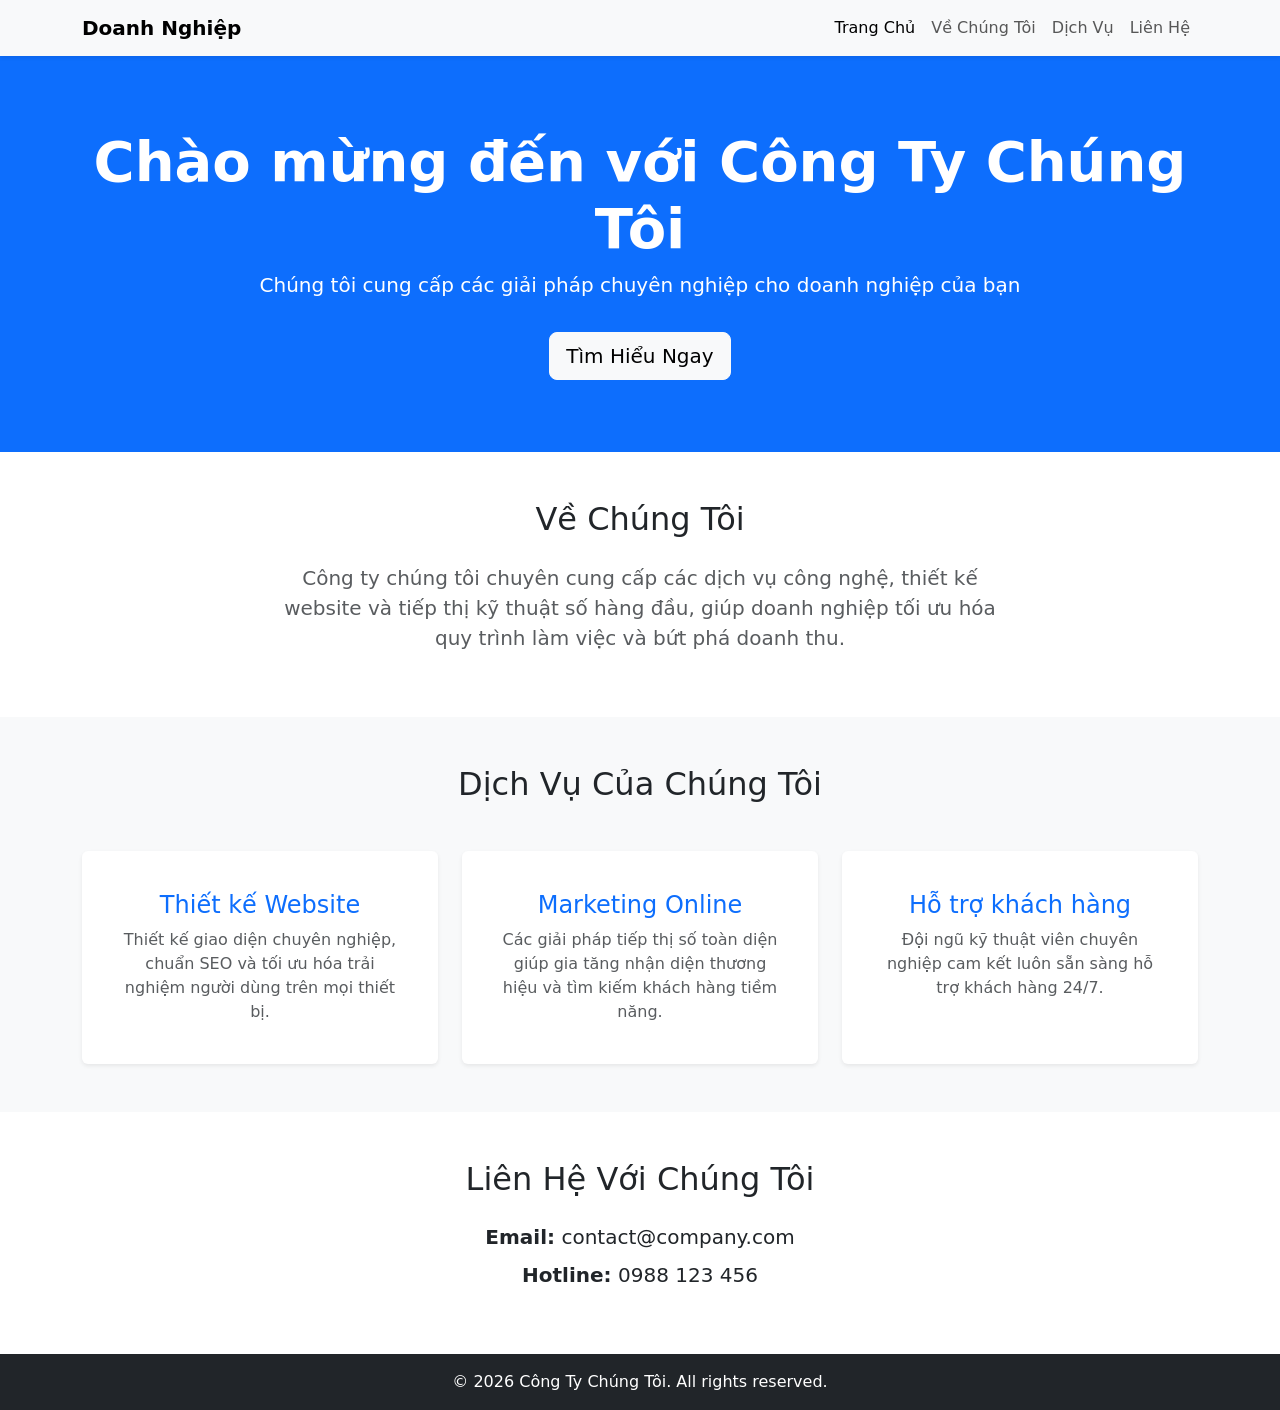
==== index.html @ 0e292593 "Add files via upload" ====
<!DOCTYPE html>
<html lang="vi">
<head>
    <meta charset="UTF-8">
    <meta name="viewport" content="width=device-width, initial-scale=1.0">
    <title>Giới Thiệu Công Ty</title>
    <!-- Nhúng Bootstrap 5 CSS CDN -->
    <link rel="stylesheet" href="https://cdn.jsdelivr.net/npm/bootstrap@5.3.0/dist/css/bootstrap.min.css">
</head>
<body>

    <!-- 1. Navbar -->
    <nav class="navbar navbar-expand-lg navbar-light bg-light sticky-top shadow-sm">
        <div class="container">
            <a class="navbar-brand fw-bold" href="#">Doanh Nghiệp</a>
            <button class="navbar-toggler" type="button" data-bs-toggle="collapse" data-bs-target="#navbarNav" aria-controls="navbarNav" aria-expanded="false" aria-label="Toggle navigation">
                <span class="navbar-toggler-icon"></span>
            </button>
            <div class="collapse navbar-collapse" id="navbarNav">
                <ul class="navbar-nav ms-auto">
                    <li class="nav-item"><a class="nav-link active" href="#">Trang Chủ</a></li>
                    <li class="nav-item"><a class="nav-link" href="#about">Về Chúng Tôi</a></li>
                    <li class="nav-item"><a class="nav-link" href="#services">Dịch Vụ</a></li>
                    <li class="nav-item"><a class="nav-link" href="#contact">Liên Hệ</a></li>
                </ul>
            </div>
        </div>
    </nav>

    <!-- 2. Hero Section -->
    <header class="bg-primary text-white text-center py-5">
        <div class="container py-4">
            <h1 class="display-4 fw-bold">Chào mừng đến với Công Ty Chúng Tôi</h1>
            <p class="lead">Chúng tôi cung cấp các giải pháp chuyên nghiệp cho doanh nghiệp của bạn</p>
            <a href="#services" class="btn btn-light btn-lg mt-3">Tìm Hiểu Ngay</a>
        </div>
    </header>

    <!-- 3. About Section -->
    <section id="about" class="container py-5">
        <div class="row justify-content-center">
            <div class="col-lg-8 text-center">
                <h2 class="mb-4">Về Chúng Tôi</h2>
                <p class="lead text-muted">Công ty chúng tôi chuyên cung cấp các dịch vụ công nghệ, thiết kế website và tiếp thị kỹ thuật số hàng đầu, giúp doanh nghiệp tối ưu hóa quy trình làm việc và bứt phá doanh thu.</p>
            </div>
        </div>
    </section>

    <!-- 4. Services Section (Grid System) -->
    <section id="services" class="bg-light py-5">
        <div class="container">
            <h2 class="text-center mb-5">Dịch Vụ Của Chúng Tôi</h2>
            <div class="row g-4">
                <div class="col-md-4 text-center">
                    <div class="card h-100 p-4 border-0 shadow-sm">
                        <div class="card-body">
                            <h3 class="card-title h4 text-primary">Thiết kế Website</h3>
                            <p class="card-text text-muted">Thiết kế giao diện chuyên nghiệp, chuẩn SEO và tối ưu hóa trải nghiệm người dùng trên mọi thiết bị.</p>
                        </div>
                    </div>
                </div>
                <div class="col-md-4 text-center">
                    <div class="card h-100 p-4 border-0 shadow-sm">
                        <div class="card-body">
                            <h3 class="card-title h4 text-primary">Marketing Online</h3>
                            <p class="card-text text-muted">Các giải pháp tiếp thị số toàn diện giúp gia tăng nhận diện thương hiệu và tìm kiếm khách hàng tiềm năng.</p>
                        </div>
                    </div>
                </div>
                <div class="col-md-4 text-center">
                    <div class="card h-100 p-4 border-0 shadow-sm">
                        <div class="card-body">
                            <h3 class="card-title h4 text-primary">Hỗ trợ khách hàng</h3>
                            <p class="card-text text-muted">Đội ngũ kỹ thuật viên chuyên nghiệp cam kết luôn sẵn sàng hỗ trợ khách hàng 24/7.</p>
                        </div>
                    </div>
                </div>
            </div>
        </div>
    </section>

    <!-- 5. Contact Section -->
    <section id="contact" class="container py-5 text-center">
        <div class="row justify-content-center">
            <div class="col-lg-6">
                <h2 class="mb-4">Liên Hệ Với Chúng Tôi</h2>
                <p class="fs-5 mb-2"><strong>Email:</strong> contact@company.com</p>
                <p class="fs-5"><strong>Hotline:</strong> 0988 123 456</p>
            </div>
        </div>
    </section>

    <!-- 6. Footer -->
    <footer class="bg-dark text-white text-center py-3 mt-auto">
        <div class="container">
            <p class="mb-0">&copy; 2026 Công Ty Chúng Tôi. All rights reserved.</p>
        </div>
    </footer>

    <!-- Nhúng Bootstrap 5 JS Bundle CDN -->
    <script src="https://cdn.jsdelivr.net/npm/bootstrap@5.3.0/dist/js/bootstrap.bundle.min.js"></script>
</body>
</html>
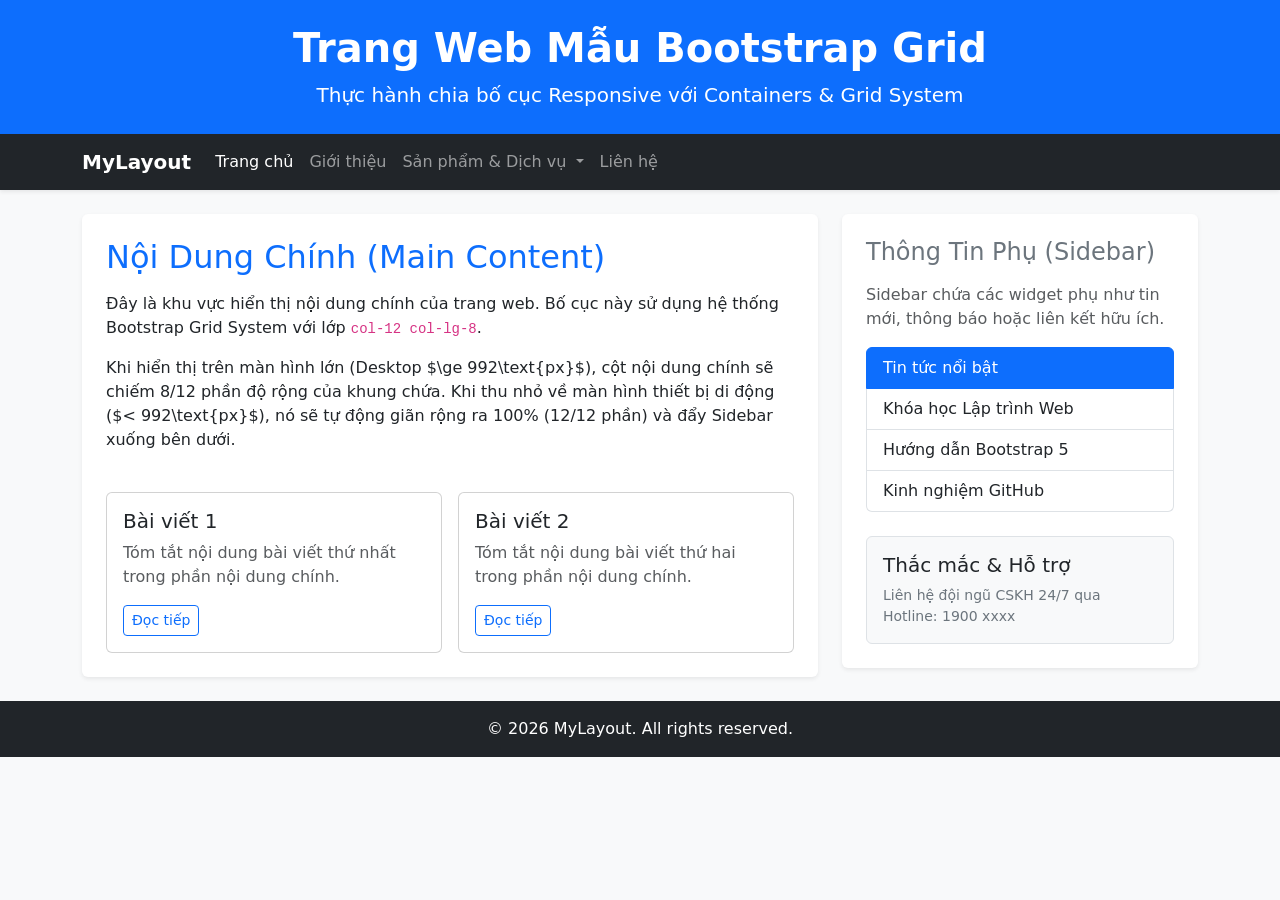
==== commit 919646de: "Add files via upload" ====
--- a/index.html
+++ b/index.html
@@ -3,101 +3,120 @@
 <head>
     <meta charset="UTF-8">
     <meta name="viewport" content="width=device-width, initial-scale=1.0">
-    <title>Giới Thiệu Công Ty</title>
+    <title>Bootstrap Grid System Practice</title>
     <!-- Nhúng Bootstrap 5 CSS CDN -->
     <link rel="stylesheet" href="https://cdn.jsdelivr.net/npm/bootstrap@5.3.0/dist/css/bootstrap.min.css">
 </head>
-<body>
+<body class="bg-light">
 
-    <!-- 1. Navbar -->
-    <nav class="navbar navbar-expand-lg navbar-light bg-light sticky-top shadow-sm">
+    <!-- 1. Header Section -->
+    <header class="bg-primary text-white text-center py-4">
         <div class="container">
-            <a class="navbar-brand fw-bold" href="#">Doanh Nghiệp</a>
-            <button class="navbar-toggler" type="button" data-bs-toggle="collapse" data-bs-target="#navbarNav" aria-controls="navbarNav" aria-expanded="false" aria-label="Toggle navigation">
+            <h1 class="fw-bold">Trang Web Mẫu Bootstrap Grid</h1>
+            <p class="lead mb-0">Thực hành chia bố cục Responsive với Containers & Grid System</p>
+        </div>
+    </header>
+
+    <!-- 2. Bootstrap Navbar với Dropdown -->
+    <nav class="navbar navbar-expand-lg navbar-dark bg-dark sticky-top shadow-sm">
+        <div class="container">
+            <a class="navbar-brand fw-bold" href="#">MyLayout</a>
+            <button class="navbar-toggler" type="button" data-bs-toggle="collapse" data-bs-target="#navbarNavDropdown" aria-controls="navbarNavDropdown" aria-expanded="false" aria-label="Toggle navigation">
                 <span class="navbar-toggler-icon"></span>
             </button>
-            <div class="collapse navbar-collapse" id="navbarNav">
-                <ul class="navbar-nav ms-auto">
-                    <li class="nav-item"><a class="nav-link active" href="#">Trang Chủ</a></li>
-                    <li class="nav-item"><a class="nav-link" href="#about">Về Chúng Tôi</a></li>
-                    <li class="nav-item"><a class="nav-link" href="#services">Dịch Vụ</a></li>
-                    <li class="nav-item"><a class="nav-link" href="#contact">Liên Hệ</a></li>
+            <div class="collapse navbar-collapse" id="navbarNavDropdown">
+                <ul class="navbar-nav me-auto">
+                    <li class="nav-item">
+                        <a class="nav-link active" aria-current="page" href="#">Trang chủ</a>
+                    </li>
+                    <li class="nav-item">
+                        <a class="nav-link" href="#">Giới thiệu</a>
+                    </li>
+                    <!-- Dropdown Menu -->
+                    <li class="nav-item dropdown">
+                        <a class="nav-link dropdown-toggle" href="#" role="button" data-bs-toggle="dropdown" aria-expanded="false">
+                            Sản phẩm & Dịch vụ
+                        </a>
+                        <ul class="dropdown-menu">
+                            <li><a class="dropdown-item" href="#">Thiết kế Web</a></li>
+                            <li><a class="dropdown-item" href="#">Lập trình Mobile</a></li>
+                            <li><hr class="dropdown-divider"></li>
+                            <li><a class="dropdown-item" href="#">Tư vấn giải pháp</a></li>
+                        </ul>
+                    </li>
+                    <li class="nav-item">
+                        <a class="nav-link" href="#">Liên hệ</a>
+                    </li>
                 </ul>
             </div>
         </div>
     </nav>
 
-    <!-- 2. Hero Section -->
-    <header class="bg-primary text-white text-center py-5">
-        <div class="container py-4">
-            <h1 class="display-4 fw-bold">Chào mừng đến với Công Ty Chúng Tôi</h1>
-            <p class="lead">Chúng tôi cung cấp các giải pháp chuyên nghiệp cho doanh nghiệp của bạn</p>
-            <a href="#services" class="btn btn-light btn-lg mt-3">Tìm Hiểu Ngay</a>
-        </div>
-    </header>
-
-    <!-- 3. About Section -->
-    <section id="about" class="container py-5">
-        <div class="row justify-content-center">
-            <div class="col-lg-8 text-center">
-                <h2 class="mb-4">Về Chúng Tôi</h2>
-                <p class="lead text-muted">Công ty chúng tôi chuyên cung cấp các dịch vụ công nghệ, thiết kế website và tiếp thị kỹ thuật số hàng đầu, giúp doanh nghiệp tối ưu hóa quy trình làm việc và bứt phá doanh thu.</p>
-            </div>
-        </div>
-    </section>
-
-    <!-- 4. Services Section (Grid System) -->
-    <section id="services" class="bg-light py-5">
-        <div class="container">
-            <h2 class="text-center mb-5">Dịch Vụ Của Chúng Tôi</h2>
-            <div class="row g-4">
-                <div class="col-md-4 text-center">
-                    <div class="card h-100 p-4 border-0 shadow-sm">
-                        <div class="card-body">
-                            <h3 class="card-title h4 text-primary">Thiết kế Website</h3>
-                            <p class="card-text text-muted">Thiết kế giao diện chuyên nghiệp, chuẩn SEO và tối ưu hóa trải nghiệm người dùng trên mọi thiết bị.</p>
+    <!-- 3. Main Content & Sidebar (Bootstrap Grid System) -->
+    <main class="container my-4">
+        <div class="row g-4">
+            <!-- Main Content: col-12 trên mobile, col-lg-8 trên desktop (≥992px) -->
+            <section class="col-12 col-lg-8">
+                <div class="bg-white p-4 rounded shadow-sm">
+                    <h2 class="text-primary mb-3">Nội Dung Chính (Main Content)</h2>
+                    <p>Đây là khu vực hiển thị nội dung chính của trang web. Bố cục này sử dụng hệ thống Bootstrap Grid System với lớp <code>col-12 col-lg-8</code>.</p>
+                    <p>Khi hiển thị trên màn hình lớn (Desktop $\ge 992\text{px}$), cột nội dung chính sẽ chiếm 8/12 phần độ rộng của khung chứa. Khi thu nhỏ về màn hình thiết bị di động ($< 992\text{px}$), nó sẽ tự động giãn rộng ra 100% (12/12 phần) và đẩy Sidebar xuống bên dưới.</p>
+                    
+                    <div class="row mt-4 g-3">
+                        <div class="col-md-6">
+                            <div class="card h-100">
+                                <div class="card-body">
+                                    <h5 class="card-title">Bài viết 1</h5>
+                                    <p class="card-text text-muted">Tóm tắt nội dung bài viết thứ nhất trong phần nội dung chính.</p>
+                                    <a href="#" class="btn btn-outline-primary btn-sm">Đọc tiếp</a>
+                                </div>
+                            </div>
+                        </div>
+                        <div class="col-md-6">
+                            <div class="card h-100">
+                                <div class="card-body">
+                                    <h5 class="card-title">Bài viết 2</h5>
+                                    <p class="card-text text-muted">Tóm tắt nội dung bài viết thứ hai trong phần nội dung chính.</p>
+                                    <a href="#" class="btn btn-outline-primary btn-sm">Đọc tiếp</a>
+                                </div>
+                            </div>
                         </div>
                     </div>
                 </div>
-                <div class="col-md-4 text-center">
-                    <div class="card h-100 p-4 border-0 shadow-sm">
-                        <div class="card-body">
-                            <h3 class="card-title h4 text-primary">Marketing Online</h3>
-                            <p class="card-text text-muted">Các giải pháp tiếp thị số toàn diện giúp gia tăng nhận diện thương hiệu và tìm kiếm khách hàng tiềm năng.</p>
-                        </div>
+            </section>
+
+            <!-- Sidebar: col-12 trên mobile, col-lg-4 trên desktop (≥992px) -->
+            <aside class="col-12 col-lg-4">
+                <div class="bg-white p-4 rounded shadow-sm">
+                    <h3 class="h4 text-secondary mb-3">Thông Tin Phụ (Sidebar)</h3>
+                    <p class="text-muted">Sidebar chứa các widget phụ như tin mới, thông báo hoặc liên kết hữu ích.</p>
+                    
+                    <div class="list-group mb-4">
+                        <a href="#" class="list-group-item list-group-item-action active" aria-current="true">
+                            Tin tức nổi bật
+                        </a>
+                        <a href="#" class="list-group-item list-group-item-action">Khóa học Lập trình Web</a>
+                        <a href="#" class="list-group-item list-group-item-action">Hướng dẫn Bootstrap 5</a>
+                        <a href="#" class="list-group-item list-group-item-action">Kinh nghiệm GitHub</a>
+                    </div>
+
+                    <div class="p-3 bg-light rounded border">
+                        <h5>Thắc mắc & Hỗ trợ</h5>
+                        <p class="small text-secondary mb-0">Liên hệ đội ngũ CSKH 24/7 qua Hotline: 1900 xxxx</p>
                     </div>
                 </div>
-                <div class="col-md-4 text-center">
-                    <div class="card h-100 p-4 border-0 shadow-sm">
-                        <div class="card-body">
-                            <h3 class="card-title h4 text-primary">Hỗ trợ khách hàng</h3>
-                            <p class="card-text text-muted">Đội ngũ kỹ thuật viên chuyên nghiệp cam kết luôn sẵn sàng hỗ trợ khách hàng 24/7.</p>
-                        </div>
-                    </div>
-                </div>
-            </div>
+            </aside>
         </div>
-    </section>
+    </main>
 
-    <!-- 5. Contact Section -->
-    <section id="contact" class="container py-5 text-center">
-        <div class="row justify-content-center">
-            <div class="col-lg-6">
-                <h2 class="mb-4">Liên Hệ Với Chúng Tôi</h2>
-                <p class="fs-5 mb-2"><strong>Email:</strong> contact@company.com</p>
-                <p class="fs-5"><strong>Hotline:</strong> 0988 123 456</p>
-            </div>
-        </div>
-    </section>
-
-    <!-- 6. Footer -->
+    <!-- 4. Footer Section -->
     <footer class="bg-dark text-white text-center py-3 mt-auto">
         <div class="container">
-            <p class="mb-0">&copy; 2026 Công Ty Chúng Tôi. All rights reserved.</p>
+            <p class="mb-0">&copy; 2026 MyLayout. All rights reserved.</p>
         </div>
     </footer>
 
-    <!-- Nhúng Bootstrap 5 JS Bundle CDN -->
+    <!-- Nhúng Bootstrap 5 JS Bundle CDN (Bao gồm Popper cho Dropdown) -->
     <script src="https://cdn.jsdelivr.net/npm/bootstrap@5.3.0/dist/js/bootstrap.bundle.min.js"></script>
 </body>
 </html>
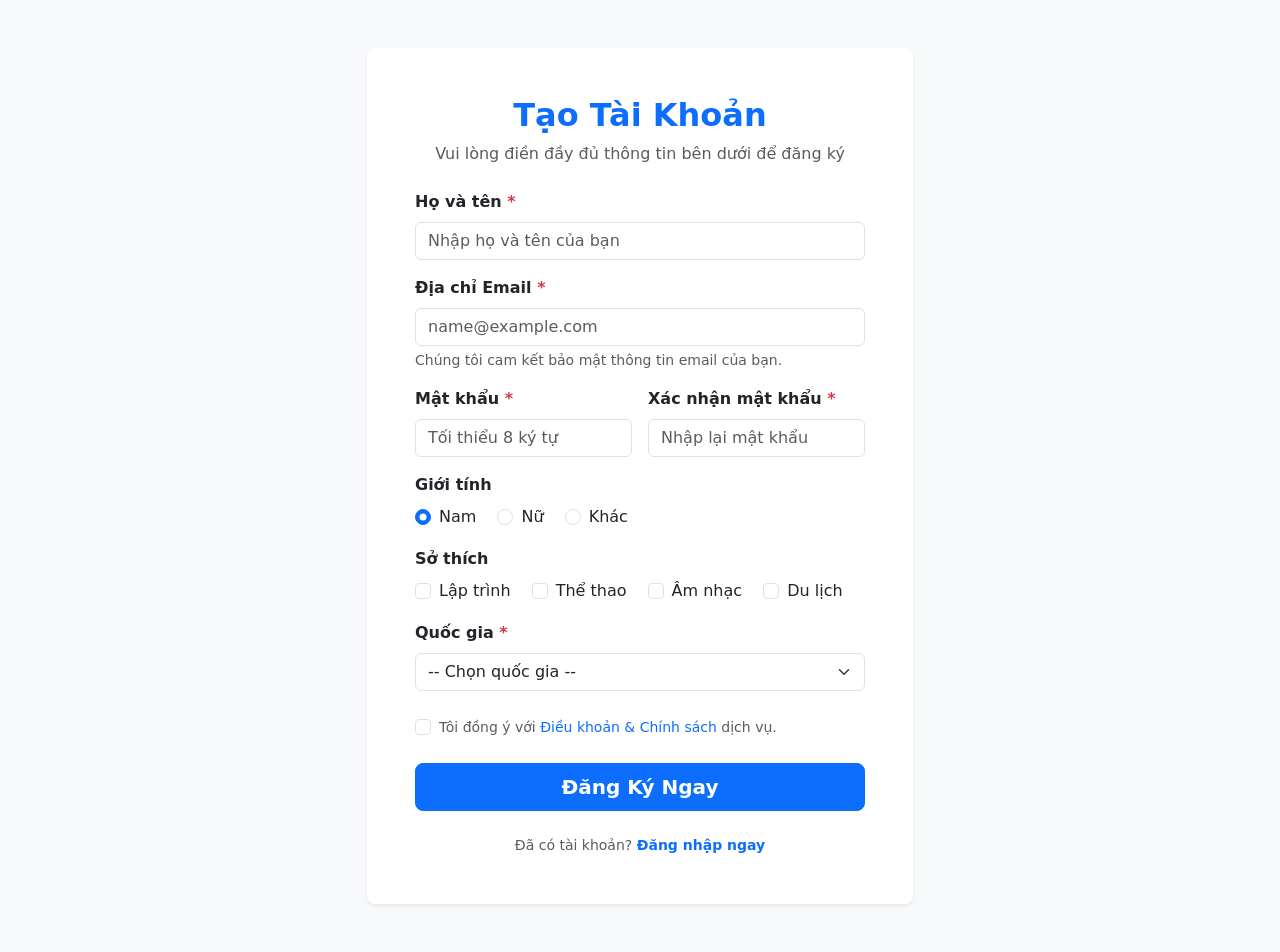
==== commit 859050ec: "Add files via upload" ====
--- a/index.html
+++ b/index.html
@@ -3,120 +3,134 @@
 <head>
     <meta charset="UTF-8">
     <meta name="viewport" content="width=device-width, initial-scale=1.0">
-    <title>Bootstrap Grid System Practice</title>
+    <title>Đăng Ký Tài Khoản - Bootstrap Forms</title>
     <!-- Nhúng Bootstrap 5 CSS CDN -->
     <link rel="stylesheet" href="https://cdn.jsdelivr.net/npm/bootstrap@5.3.0/dist/css/bootstrap.min.css">
 </head>
 <body class="bg-light">
 
-    <!-- 1. Header Section -->
-    <header class="bg-primary text-white text-center py-4">
-        <div class="container">
-            <h1 class="fw-bold">Trang Web Mẫu Bootstrap Grid</h1>
-            <p class="lead mb-0">Thực hành chia bố cục Responsive với Containers & Grid System</p>
-        </div>
-    </header>
+    <!-- Container chính căn giữa Form trên màn hình -->
+    <div class="container py-5">
+        <div class="row justify-content-center">
+            <div class="col-12 col-md-8 col-lg-6">
+                <!-- Thẻ Card bao bọc Form -->
+                <div class="card shadow-sm border-0 rounded-3">
+                    <div class="card-body p-4 p-md-5">
+                        
+                        <!-- Tiêu đề Form -->
+                        <div class="text-center mb-4">
+                            <h2 class="fw-bold text-primary">Tạo Tài Khoản</h2>
+                            <p class="text-muted">Vui lòng điền đầy đủ thông tin bên dưới để đăng ký</p>
+                        </div>
 
-    <!-- 2. Bootstrap Navbar với Dropdown -->
-    <nav class="navbar navbar-expand-lg navbar-dark bg-dark sticky-top shadow-sm">
-        <div class="container">
-            <a class="navbar-brand fw-bold" href="#">MyLayout</a>
-            <button class="navbar-toggler" type="button" data-bs-toggle="collapse" data-bs-target="#navbarNavDropdown" aria-controls="navbarNavDropdown" aria-expanded="false" aria-label="Toggle navigation">
-                <span class="navbar-toggler-icon"></span>
-            </button>
-            <div class="collapse navbar-collapse" id="navbarNavDropdown">
-                <ul class="navbar-nav me-auto">
-                    <li class="nav-item">
-                        <a class="nav-link active" aria-current="page" href="#">Trang chủ</a>
-                    </li>
-                    <li class="nav-item">
-                        <a class="nav-link" href="#">Giới thiệu</a>
-                    </li>
-                    <!-- Dropdown Menu -->
-                    <li class="nav-item dropdown">
-                        <a class="nav-link dropdown-toggle" href="#" role="button" data-bs-toggle="dropdown" aria-expanded="false">
-                            Sản phẩm & Dịch vụ
-                        </a>
-                        <ul class="dropdown-menu">
-                            <li><a class="dropdown-item" href="#">Thiết kế Web</a></li>
-                            <li><a class="dropdown-item" href="#">Lập trình Mobile</a></li>
-                            <li><hr class="dropdown-divider"></li>
-                            <li><a class="dropdown-item" href="#">Tư vấn giải pháp</a></li>
-                        </ul>
-                    </li>
-                    <li class="nav-item">
-                        <a class="nav-link" href="#">Liên hệ</a>
-                    </li>
-                </ul>
+                        <!-- Form Đăng Ký -->
+                        <form action="#" method="POST">
+                            
+                            <!-- 1. Họ và tên -->
+                            <div class="mb-3">
+                                <label for="fullName" class="form-label fw-semibold">Họ và tên <span class="text-danger">*</span></label>
+                                <input type="text" class="form-control" id="fullName" placeholder="Nhập họ và tên của bạn" required>
+                            </div>
+
+                            <!-- 2. Email -->
+                            <div class="mb-3">
+                                <label for="emailInput" class="form-label fw-semibold">Địa chỉ Email <span class="text-danger">*</span></label>
+                                <input type="email" class="form-control" id="emailInput" placeholder="name@example.com" required>
+                                <div class="form-text text-muted">Chúng tôi cam kết bảo mật thông tin email của bạn.</div>
+                            </div>
+
+                            <!-- 3. Mật khẩu & Xác nhận mật khẩu (Chia 2 cột trên Desktop/Tablet) -->
+                            <div class="row g-3 mb-3">
+                                <div class="col-12 col-sm-6">
+                                    <label for="passwordInput" class="form-label fw-semibold">Mật khẩu <span class="text-danger">*</span></label>
+                                    <input type="password" class="form-control" id="passwordInput" placeholder="Tối thiểu 8 ký tự" required>
+                                </div>
+                                <div class="col-12 col-sm-6">
+                                    <label for="confirmPasswordInput" class="form-label fw-semibold">Xác nhận mật khẩu <span class="text-danger">*</span></label>
+                                    <input type="password" class="form-control" id="confirmPasswordInput" placeholder="Nhập lại mật khẩu" required>
+                                </div>
+                            </div>
+
+                            <!-- 4. Giới tính (Radio buttons) -->
+                            <div class="mb-3">
+                                <label class="form-label fw-semibold d-block">Giới tính</label>
+                                <div class="form-check form-check-inline">
+                                    <input class="form-check-input" type="radio" name="gender" id="genderMale" value="male" checked>
+                                    <label class="form-check-label" for="genderMale">Nam</label>
+                                </div>
+                                <div class="form-check form-check-inline">
+                                    <input class="form-check-input" type="radio" name="gender" id="genderFemale" value="female">
+                                    <label class="form-check-label" for="genderFemale">Nữ</label>
+                                </div>
+                                <div class="form-check form-check-inline">
+                                    <input class="form-check-input" type="radio" name="gender" id="genderOther" value="other">
+                                    <label class="form-check-label" for="genderOther">Khác</label>
+                                </div>
+                            </div>
+
+                            <!-- 5. Sở thích (Checkboxes) -->
+                            <div class="mb-3">
+                                <label class="form-label fw-semibold d-block">Sở thích</label>
+                                <div class="form-check form-check-inline">
+                                    <input class="form-check-input" type="checkbox" id="hobbyCoding" value="coding">
+                                    <label class="form-check-label" for="hobbyCoding">Lập trình</label>
+                                </div>
+                                <div class="form-check form-check-inline">
+                                    <input class="form-check-input" type="checkbox" id="hobbySports" value="sports">
+                                    <label class="form-check-label" for="hobbySports">Thể thao</label>
+                                </div>
+                                <div class="form-check form-check-inline">
+                                    <input class="form-check-input" type="checkbox" id="hobbyMusic" value="music">
+                                    <label class="form-check-label" for="hobbyMusic">Âm nhạc</label>
+                                </div>
+                                <div class="form-check form-check-inline">
+                                    <input class="form-check-input" type="checkbox" id="hobbyTravel" value="travel">
+                                    <label class="form-check-label" for="hobbyTravel">Du lịch</label>
+                                </div>
+                            </div>
+
+                            <!-- 6. Quốc gia (Dropdown Select) -->
+                            <div class="mb-4">
+                                <label for="countrySelect" class="form-label fw-semibold">Quốc gia <span class="text-danger">*</span></label>
+                                <select class="form-select" id="countrySelect" required>
+                                    <option value="" selected disabled>-- Chọn quốc gia --</option>
+                                    <option value="VN">Việt Nam</option>
+                                    <option value="US">Mỹ (United States)</option>
+                                    <option value="JP">Nhật Bản</option>
+                                    <option value="KR">Hàn Quốc</option>
+                                    <option value="SGP">Singapore</option>
+                                </select>
+                            </div>
+
+                            <!-- 7. Điều khoản dịch vụ -->
+                            <div class="mb-4 form-check">
+                                <input type="checkbox" class="form-check-input" id="agreeTerms" required>
+                                <label class="form-check-label text-muted small" for="agreeTerms">
+                                    Tôi đồng ý với <a href="#" class="text-primary text-decoration-none">Điều khoản & Chính sách</a> dịch vụ.
+                                </label>
+                            </div>
+
+                            <!-- 8. Nút Submit -->
+                            <div class="d-grid">
+                                <button type="submit" class="btn btn-primary btn-lg fw-bold">Đăng Ký Ngay</button>
+                            </div>
+
+                        </form>
+
+                        <!-- Đăng nhập link -->
+                        <div class="text-center mt-4">
+                            <p class="text-muted mb-0 small">
+                                Đã có tài khoản? <a href="#" class="text-primary fw-semibold text-decoration-none">Đăng nhập ngay</a>
+                            </p>
+                        </div>
+
+                    </div>
+                </div>
             </div>
         </div>
-    </nav>
+    </div>
 
-    <!-- 3. Main Content & Sidebar (Bootstrap Grid System) -->
-    <main class="container my-4">
-        <div class="row g-4">
-            <!-- Main Content: col-12 trên mobile, col-lg-8 trên desktop (≥992px) -->
-            <section class="col-12 col-lg-8">
-                <div class="bg-white p-4 rounded shadow-sm">
-                    <h2 class="text-primary mb-3">Nội Dung Chính (Main Content)</h2>
-                    <p>Đây là khu vực hiển thị nội dung chính của trang web. Bố cục này sử dụng hệ thống Bootstrap Grid System với lớp <code>col-12 col-lg-8</code>.</p>
-                    <p>Khi hiển thị trên màn hình lớn (Desktop $\ge 992\text{px}$), cột nội dung chính sẽ chiếm 8/12 phần độ rộng của khung chứa. Khi thu nhỏ về màn hình thiết bị di động ($< 992\text{px}$), nó sẽ tự động giãn rộng ra 100% (12/12 phần) và đẩy Sidebar xuống bên dưới.</p>
-                    
-                    <div class="row mt-4 g-3">
-                        <div class="col-md-6">
-                            <div class="card h-100">
-                                <div class="card-body">
-                                    <h5 class="card-title">Bài viết 1</h5>
-                                    <p class="card-text text-muted">Tóm tắt nội dung bài viết thứ nhất trong phần nội dung chính.</p>
-                                    <a href="#" class="btn btn-outline-primary btn-sm">Đọc tiếp</a>
-                                </div>
-                            </div>
-                        </div>
-                        <div class="col-md-6">
-                            <div class="card h-100">
-                                <div class="card-body">
-                                    <h5 class="card-title">Bài viết 2</h5>
-                                    <p class="card-text text-muted">Tóm tắt nội dung bài viết thứ hai trong phần nội dung chính.</p>
-                                    <a href="#" class="btn btn-outline-primary btn-sm">Đọc tiếp</a>
-                                </div>
-                            </div>
-                        </div>
-                    </div>
-                </div>
-            </section>
-
-            <!-- Sidebar: col-12 trên mobile, col-lg-4 trên desktop (≥992px) -->
-            <aside class="col-12 col-lg-4">
-                <div class="bg-white p-4 rounded shadow-sm">
-                    <h3 class="h4 text-secondary mb-3">Thông Tin Phụ (Sidebar)</h3>
-                    <p class="text-muted">Sidebar chứa các widget phụ như tin mới, thông báo hoặc liên kết hữu ích.</p>
-                    
-                    <div class="list-group mb-4">
-                        <a href="#" class="list-group-item list-group-item-action active" aria-current="true">
-                            Tin tức nổi bật
-                        </a>
-                        <a href="#" class="list-group-item list-group-item-action">Khóa học Lập trình Web</a>
-                        <a href="#" class="list-group-item list-group-item-action">Hướng dẫn Bootstrap 5</a>
-                        <a href="#" class="list-group-item list-group-item-action">Kinh nghiệm GitHub</a>
-                    </div>
-
-                    <div class="p-3 bg-light rounded border">
-                        <h5>Thắc mắc & Hỗ trợ</h5>
-                        <p class="small text-secondary mb-0">Liên hệ đội ngũ CSKH 24/7 qua Hotline: 1900 xxxx</p>
-                    </div>
-                </div>
-            </aside>
-        </div>
-    </main>
-
-    <!-- 4. Footer Section -->
-    <footer class="bg-dark text-white text-center py-3 mt-auto">
-        <div class="container">
-            <p class="mb-0">&copy; 2026 MyLayout. All rights reserved.</p>
-        </div>
-    </footer>
-
-    <!-- Nhúng Bootstrap 5 JS Bundle CDN (Bao gồm Popper cho Dropdown) -->
+    <!-- Nhúng Bootstrap 5 JS Bundle CDN -->
     <script src="https://cdn.jsdelivr.net/npm/bootstrap@5.3.0/dist/js/bootstrap.bundle.min.js"></script>
 </body>
 </html>
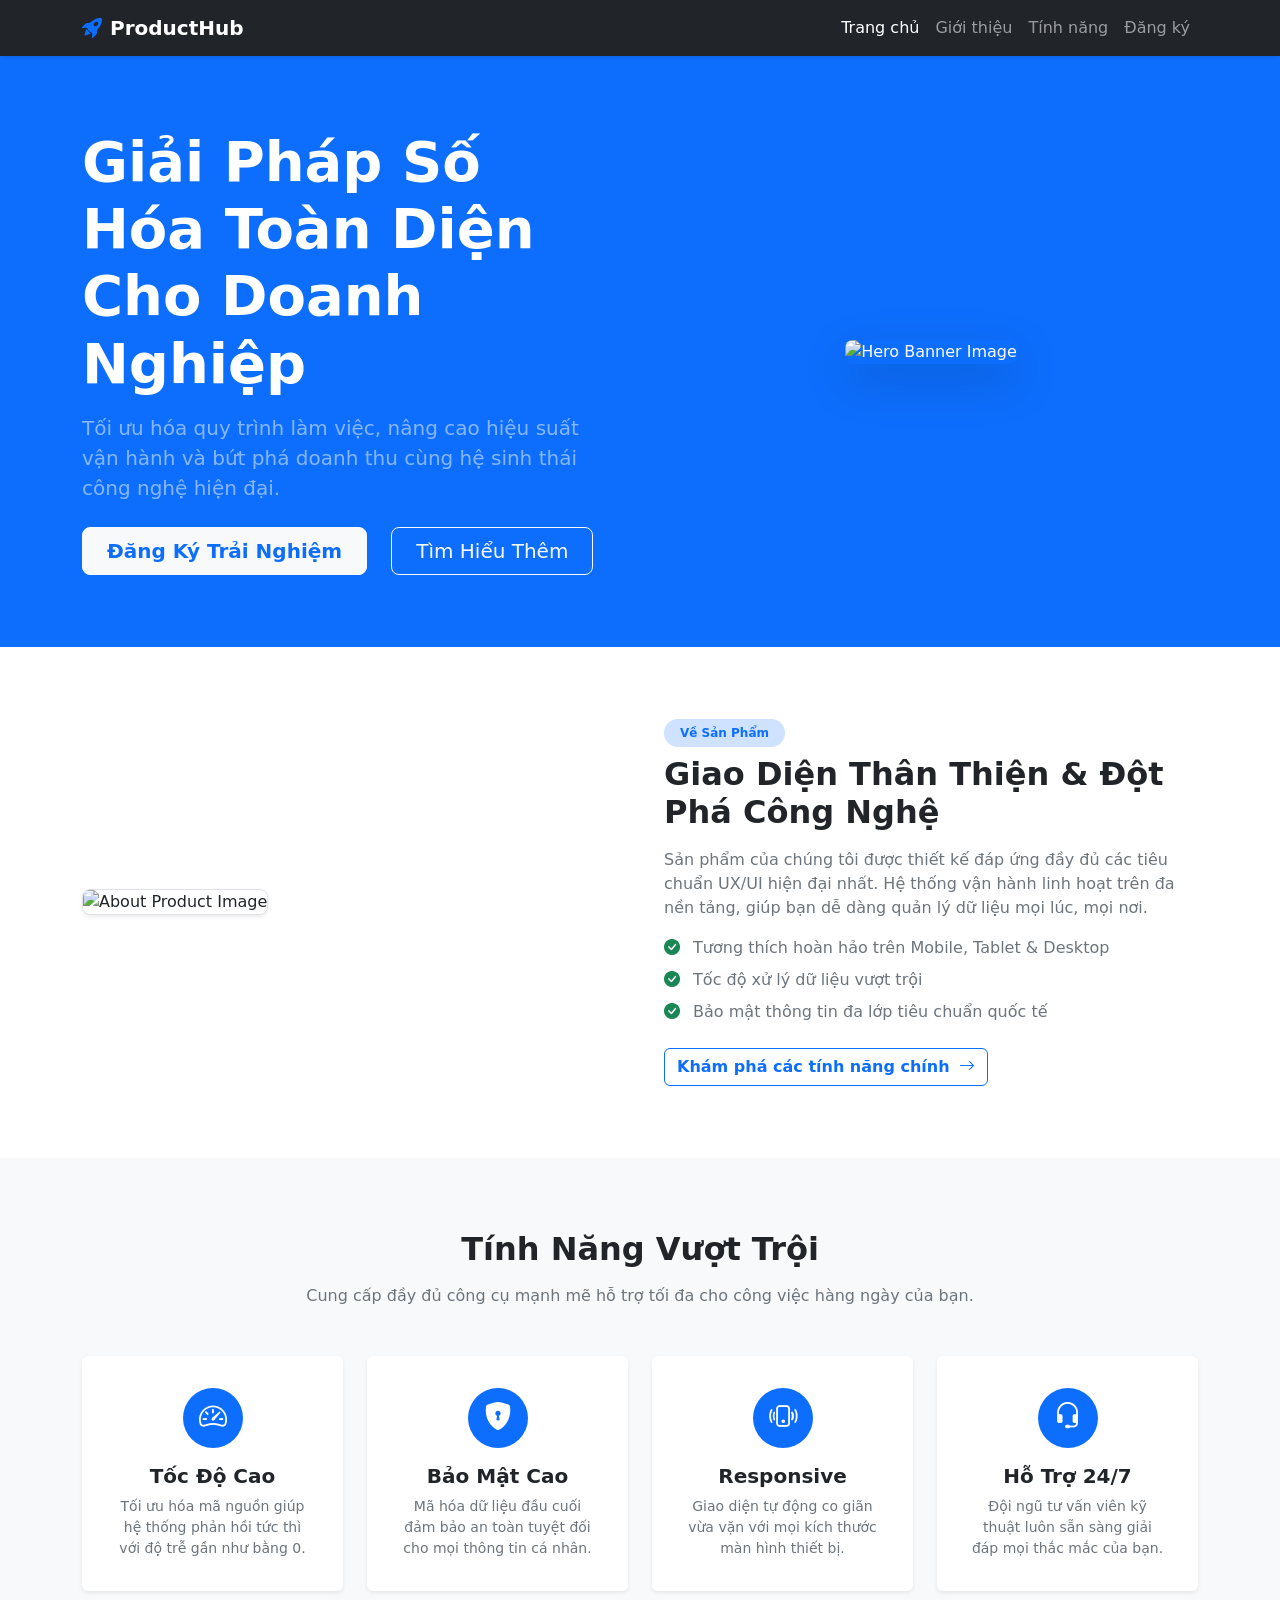
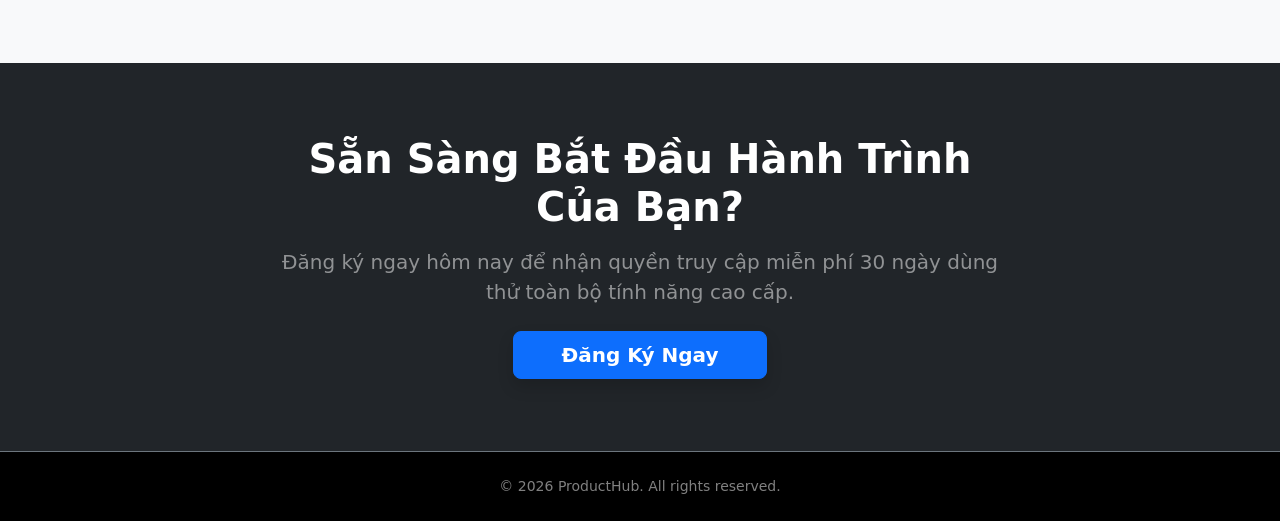
==== commit dcfe8659: "Add files via upload" ====
--- a/index.html
+++ b/index.html
@@ -3,132 +3,160 @@
 <head>
     <meta charset="UTF-8">
     <meta name="viewport" content="width=device-width, initial-scale=1.0">
-    <title>Đăng Ký Tài Khoản - Bootstrap Forms</title>
+    <title>Landing Page với Bootstrap 5 & Hình Ảnh</title>
     <!-- Nhúng Bootstrap 5 CSS CDN -->
     <link rel="stylesheet" href="https://cdn.jsdelivr.net/npm/bootstrap@5.3.0/dist/css/bootstrap.min.css">
+    <!-- Nhúng Bootstrap Icons CDN cho phần Danh sách tính năng -->
+    <link rel="stylesheet" href="https://cdn.jsdelivr.net/npm/bootstrap-icons@1.11.0/font/bootstrap-icons.css">
 </head>
 <body class="bg-light">
 
-    <!-- Container chính căn giữa Form trên màn hình -->
-    <div class="container py-5">
-        <div class="row justify-content-center">
-            <div class="col-12 col-md-8 col-lg-6">
-                <!-- Thẻ Card bao bọc Form -->
-                <div class="card shadow-sm border-0 rounded-3">
-                    <div class="card-body p-4 p-md-5">
-                        
-                        <!-- Tiêu đề Form -->
-                        <div class="text-center mb-4">
-                            <h2 class="fw-bold text-primary">Tạo Tài Khoản</h2>
-                            <p class="text-muted">Vui lòng điền đầy đủ thông tin bên dưới để đăng ký</p>
+    <!-- 1. Thanh điều hướng Navbar -->
+    <nav class="navbar navbar-expand-lg navbar-dark bg-dark sticky-top shadow-sm">
+        <div class="container">
+            <a class="navbar-brand fw-bold" href="#"><i class="bi bi-rocket-takeoff-fill text-primary me-2"></i>ProductHub</a>
+            <button class="navbar-toggler" type="button" data-bs-toggle="collapse" data-bs-target="#navbarNav" aria-controls="navbarNav" aria-expanded="false" aria-label="Toggle navigation">
+                <span class="navbar-toggler-icon"></span>
+            </button>
+            <div class="collapse navbar-collapse" id="navbarNav">
+                <ul class="navbar-nav ms-auto">
+                    <li class="nav-item"><a class="nav-link active" href="#">Trang chủ</a></li>
+                    <li class="nav-item"><a class="nav-link" href="#about">Giới thiệu</a></li>
+                    <li class="nav-item"><a class="nav-link" href="#features">Tính năng</a></li>
+                    <li class="nav-item"><a class="nav-link" href="#cta">Đăng ký</a></li>
+                </ul>
+            </div>
+        </div>
+    </nav>
+
+    <!-- 2. Banner / Hero Section (Tự xây dựng chuẩn Bootstrap 5, không dùng jumbotron) -->
+    <header class="bg-primary text-white py-5">
+        <div class="container py-lg-4">
+            <div class="row align-items-center g-5">
+                <div class="col-lg-6 text-center text-lg-start">
+                    <h1 class="display-4 fw-bold mb-3">Giải Pháp Số Hóa Toàn Diện Cho Doanh Nghiệp</h1>
+                    <p class="lead mb-4 text-white-50">Tối ưu hóa quy trình làm việc, nâng cao hiệu suất vận hành và bứt phá doanh thu cùng hệ sinh thái công nghệ hiện đại.</p>
+                    <div class="d-grid gap-2 d-sm-flex justify-content-sm-center justify-content-lg-start">
+                        <a href="#cta" class="btn btn-light btn-lg px-4 me-sm-3 fw-bold text-primary">Đăng Ký Trải Nghiệm</a>
+                        <a href="#about" class="btn btn-outline-light btn-lg px-4">Tìm Hiểu Thêm</a>
+                    </div>
+                </div>
+                <div class="col-lg-6 text-center">
+                    <!-- Hình ảnh Hero co giãn linh hoạt bằng img-fluid -->
+                    <img src="https://picsum.photos/600/400?random=10" alt="Hero Banner Image" class="img-fluid rounded-3 shadow-lg">
+                </div>
+            </div>
+        </div>
+    </header>
+
+    <!-- 3. Giới thiệu Sản phẩm / Dịch vụ -->
+    <section id="about" class="py-5 bg-white">
+        <div class="container py-4">
+            <div class="row align-items-center g-5">
+                <div class="col-lg-6">
+                    <!-- Áp dụng img-fluid & img-thumbnail -->
+                    <img src="https://picsum.photos/600/400?random=11" alt="About Product Image" class="img-fluid rounded-3 shadow-sm border">
+                </div>
+                <div class="col-lg-6">
+                    <span class="badge bg-primary-subtle text-primary mb-2 px-3 py-2 rounded-pill fw-semibold">Về Sản Phẩm</span>
+                    <h2 class="fw-bold mb-3">Giao Diện Thân Thiện & Đột Phá Công Nghệ</h2>
+                    <p class="text-secondary">Sản phẩm của chúng tôi được thiết kế đáp ứng đầy đủ các tiêu chuẩn UX/UI hiện đại nhất. Hệ thống vận hành linh hoạt trên đa nền tảng, giúp bạn dễ dàng quản lý dữ liệu mọi lúc, mọi nơi.</p>
+                    <ul class="list-unstyled text-secondary mb-4">
+                        <li class="mb-2"><i class="bi bi-check-circle-fill text-success me-2"></i> Tương thích hoàn hảo trên Mobile, Tablet & Desktop</li>
+                        <li class="mb-2"><i class="bi bi-check-circle-fill text-success me-2"></i> Tốc độ xử lý dữ liệu vượt trội</li>
+                        <li class="mb-2"><i class="bi bi-check-circle-fill text-success me-2"></i> Bảo mật thông tin đa lớp tiêu chuẩn quốc tế</li>
+                    </ul>
+                    <a href="#features" class="btn btn-outline-primary fw-semibold">Khám phá các tính năng chính <i class="bi bi-arrow-right ms-1"></i></a>
+                </div>
+            </div>
+        </div>
+    </section>
+
+    <!-- 4. Danh sách Tính năng nổi bật (Row với 4 cột) -->
+    <section id="features" class="py-5 bg-light">
+        <div class="container py-4">
+            <div class="text-center mx-auto mb-5" style="max-width: 700px;">
+                <h2 class="fw-bold mb-3">Tính Năng Vượt Trội</h2>
+                <p class="text-secondary">Cung cấp đầy đủ công cụ mạnh mẽ hỗ trợ tối đa cho công việc hàng ngày của bạn.</p>
+            </div>
+            
+            <div class="row g-4">
+                <!-- Tính năng 1 -->
+                <div class="col-12 col-md-6 col-lg-3">
+                    <div class="card h-100 border-0 shadow-sm p-3 text-center">
+                        <div class="card-body">
+                            <div class="feature-icon bg-primary text-white rounded-circle mx-auto mb-3 d-flex align-items-center justify-content-center" style="width: 60px; height: 60px;">
+                                <i class="bi bi-speedometer2 fs-3"></i>
+                            </div>
+                            <h5 class="card-title fw-bold mb-2">Tốc Độ Cao</h5>
+                            <p class="card-text text-secondary small">Tối ưu hóa mã nguồn giúp hệ thống phản hồi tức thì với độ trễ gần như bằng 0.</p>
                         </div>
+                    </div>
+                </div>
 
-                        <!-- Form Đăng Ký -->
-                        <form action="#" method="POST">
-                            
-                            <!-- 1. Họ và tên -->
-                            <div class="mb-3">
-                                <label for="fullName" class="form-label fw-semibold">Họ và tên <span class="text-danger">*</span></label>
-                                <input type="text" class="form-control" id="fullName" placeholder="Nhập họ và tên của bạn" required>
+                <!-- Tính năng 2 -->
+                <div class="col-12 col-md-6 col-lg-3">
+                    <div class="card h-100 border-0 shadow-sm p-3 text-center">
+                        <div class="card-body">
+                            <div class="feature-icon bg-primary text-white rounded-circle mx-auto mb-3 d-flex align-items-center justify-content-center" style="width: 60px; height: 60px;">
+                                <i class="bi bi-shield-lock-fill fs-3"></i>
                             </div>
+                            <h5 class="card-title fw-bold mb-2">Bảo Mật Cao</h5>
+                            <p class="card-text text-secondary small">Mã hóa dữ liệu đầu cuối đảm bảo an toàn tuyệt đối cho mọi thông tin cá nhân.</p>
+                        </div>
+                    </div>
+                </div>
 
-                            <!-- 2. Email -->
-                            <div class="mb-3">
-                                <label for="emailInput" class="form-label fw-semibold">Địa chỉ Email <span class="text-danger">*</span></label>
-                                <input type="email" class="form-control" id="emailInput" placeholder="name@example.com" required>
-                                <div class="form-text text-muted">Chúng tôi cam kết bảo mật thông tin email của bạn.</div>
+                <!-- Tính năng 3 -->
+                <div class="col-12 col-md-6 col-lg-3">
+                    <div class="card h-100 border-0 shadow-sm p-3 text-center">
+                        <div class="card-body">
+                            <div class="feature-icon bg-primary text-white rounded-circle mx-auto mb-3 d-flex align-items-center justify-content-center" style="width: 60px; height: 60px;">
+                                <i class="bi bi-phone-vibrate fs-3"></i>
                             </div>
+                            <h5 class="card-title fw-bold mb-2">Responsive</h5>
+                            <p class="card-text text-secondary small">Giao diện tự động co giãn vừa vặn với mọi kích thước màn hình thiết bị.</p>
+                        </div>
+                    </div>
+                </div>
 
-                            <!-- 3. Mật khẩu & Xác nhận mật khẩu (Chia 2 cột trên Desktop/Tablet) -->
-                            <div class="row g-3 mb-3">
-                                <div class="col-12 col-sm-6">
-                                    <label for="passwordInput" class="form-label fw-semibold">Mật khẩu <span class="text-danger">*</span></label>
-                                    <input type="password" class="form-control" id="passwordInput" placeholder="Tối thiểu 8 ký tự" required>
-                                </div>
-                                <div class="col-12 col-sm-6">
-                                    <label for="confirmPasswordInput" class="form-label fw-semibold">Xác nhận mật khẩu <span class="text-danger">*</span></label>
-                                    <input type="password" class="form-control" id="confirmPasswordInput" placeholder="Nhập lại mật khẩu" required>
-                                </div>
+                <!-- Tính năng 4 -->
+                <div class="col-12 col-md-6 col-lg-3">
+                    <div class="card h-100 border-0 shadow-sm p-3 text-center">
+                        <div class="card-body">
+                            <div class="feature-icon bg-primary text-white rounded-circle mx-auto mb-3 d-flex align-items-center justify-content-center" style="width: 60px; height: 60px;">
+                                <i class="bi bi-headset fs-3"></i>
                             </div>
-
-                            <!-- 4. Giới tính (Radio buttons) -->
-                            <div class="mb-3">
-                                <label class="form-label fw-semibold d-block">Giới tính</label>
-                                <div class="form-check form-check-inline">
-                                    <input class="form-check-input" type="radio" name="gender" id="genderMale" value="male" checked>
-                                    <label class="form-check-label" for="genderMale">Nam</label>
-                                </div>
-                                <div class="form-check form-check-inline">
-                                    <input class="form-check-input" type="radio" name="gender" id="genderFemale" value="female">
-                                    <label class="form-check-label" for="genderFemale">Nữ</label>
-                                </div>
-                                <div class="form-check form-check-inline">
-                                    <input class="form-check-input" type="radio" name="gender" id="genderOther" value="other">
-                                    <label class="form-check-label" for="genderOther">Khác</label>
-                                </div>
-                            </div>
-
-                            <!-- 5. Sở thích (Checkboxes) -->
-                            <div class="mb-3">
-                                <label class="form-label fw-semibold d-block">Sở thích</label>
-                                <div class="form-check form-check-inline">
-                                    <input class="form-check-input" type="checkbox" id="hobbyCoding" value="coding">
-                                    <label class="form-check-label" for="hobbyCoding">Lập trình</label>
-                                </div>
-                                <div class="form-check form-check-inline">
-                                    <input class="form-check-input" type="checkbox" id="hobbySports" value="sports">
-                                    <label class="form-check-label" for="hobbySports">Thể thao</label>
-                                </div>
-                                <div class="form-check form-check-inline">
-                                    <input class="form-check-input" type="checkbox" id="hobbyMusic" value="music">
-                                    <label class="form-check-label" for="hobbyMusic">Âm nhạc</label>
-                                </div>
-                                <div class="form-check form-check-inline">
-                                    <input class="form-check-input" type="checkbox" id="hobbyTravel" value="travel">
-                                    <label class="form-check-label" for="hobbyTravel">Du lịch</label>
-                                </div>
-                            </div>
-
-                            <!-- 6. Quốc gia (Dropdown Select) -->
-                            <div class="mb-4">
-                                <label for="countrySelect" class="form-label fw-semibold">Quốc gia <span class="text-danger">*</span></label>
-                                <select class="form-select" id="countrySelect" required>
-                                    <option value="" selected disabled>-- Chọn quốc gia --</option>
-                                    <option value="VN">Việt Nam</option>
-                                    <option value="US">Mỹ (United States)</option>
-                                    <option value="JP">Nhật Bản</option>
-                                    <option value="KR">Hàn Quốc</option>
-                                    <option value="SGP">Singapore</option>
-                                </select>
-                            </div>
-
-                            <!-- 7. Điều khoản dịch vụ -->
-                            <div class="mb-4 form-check">
-                                <input type="checkbox" class="form-check-input" id="agreeTerms" required>
-                                <label class="form-check-label text-muted small" for="agreeTerms">
-                                    Tôi đồng ý với <a href="#" class="text-primary text-decoration-none">Điều khoản & Chính sách</a> dịch vụ.
-                                </label>
-                            </div>
-
-                            <!-- 8. Nút Submit -->
-                            <div class="d-grid">
-                                <button type="submit" class="btn btn-primary btn-lg fw-bold">Đăng Ký Ngay</button>
-                            </div>
-
-                        </form>
-
-                        <!-- Đăng nhập link -->
-                        <div class="text-center mt-4">
-                            <p class="text-muted mb-0 small">
-                                Đã có tài khoản? <a href="#" class="text-primary fw-semibold text-decoration-none">Đăng nhập ngay</a>
-                            </p>
+                            <h5 class="card-title fw-bold mb-2">Hỗ Trợ 24/7</h5>
+                            <p class="card-text text-secondary small">Đội ngũ tư vấn viên kỹ thuật luôn sẵn sàng giải đáp mọi thắc mắc của bạn.</p>
                         </div>
-
                     </div>
                 </div>
             </div>
         </div>
-    </div>
+    </section>
+
+    <!-- 5. Nút Kêu Gọi Hành Động (CTA Section) -->
+    <section id="cta" class="py-5 bg-dark text-white text-center">
+        <div class="container py-4">
+            <div class="row justify-content-center">
+                <div class="col-lg-8">
+                    <h2 class="display-6 fw-bold mb-3">Sẵn Sàng Bắt Đầu Hành Trình Của Bạn?</h2>
+                    <p class="lead text-white-50 mb-4">Đăng ký ngay hôm nay để nhận quyền truy cập miễn phí 30 ngày dùng thử toàn bộ tính năng cao cấp.</p>
+                    <div class="d-flex justify-content-center gap-3">
+                        <a href="#" class="btn btn-primary btn-lg px-5 fw-bold shadow">Đăng Ký Ngay</a>
+                    </div>
+                </div>
+            </div>
+        </div>
+    </section>
+
+    <!-- 6. Footer -->
+    <footer class="bg-black text-white-50 py-4 text-center border-top border-secondary">
+        <div class="container">
+            <p class="mb-0 small">&copy; 2026 ProductHub. All rights reserved.</p>
+        </div>
+    </footer>
 
     <!-- Nhúng Bootstrap 5 JS Bundle CDN -->
     <script src="https://cdn.jsdelivr.net/npm/bootstrap@5.3.0/dist/js/bootstrap.bundle.min.js"></script>
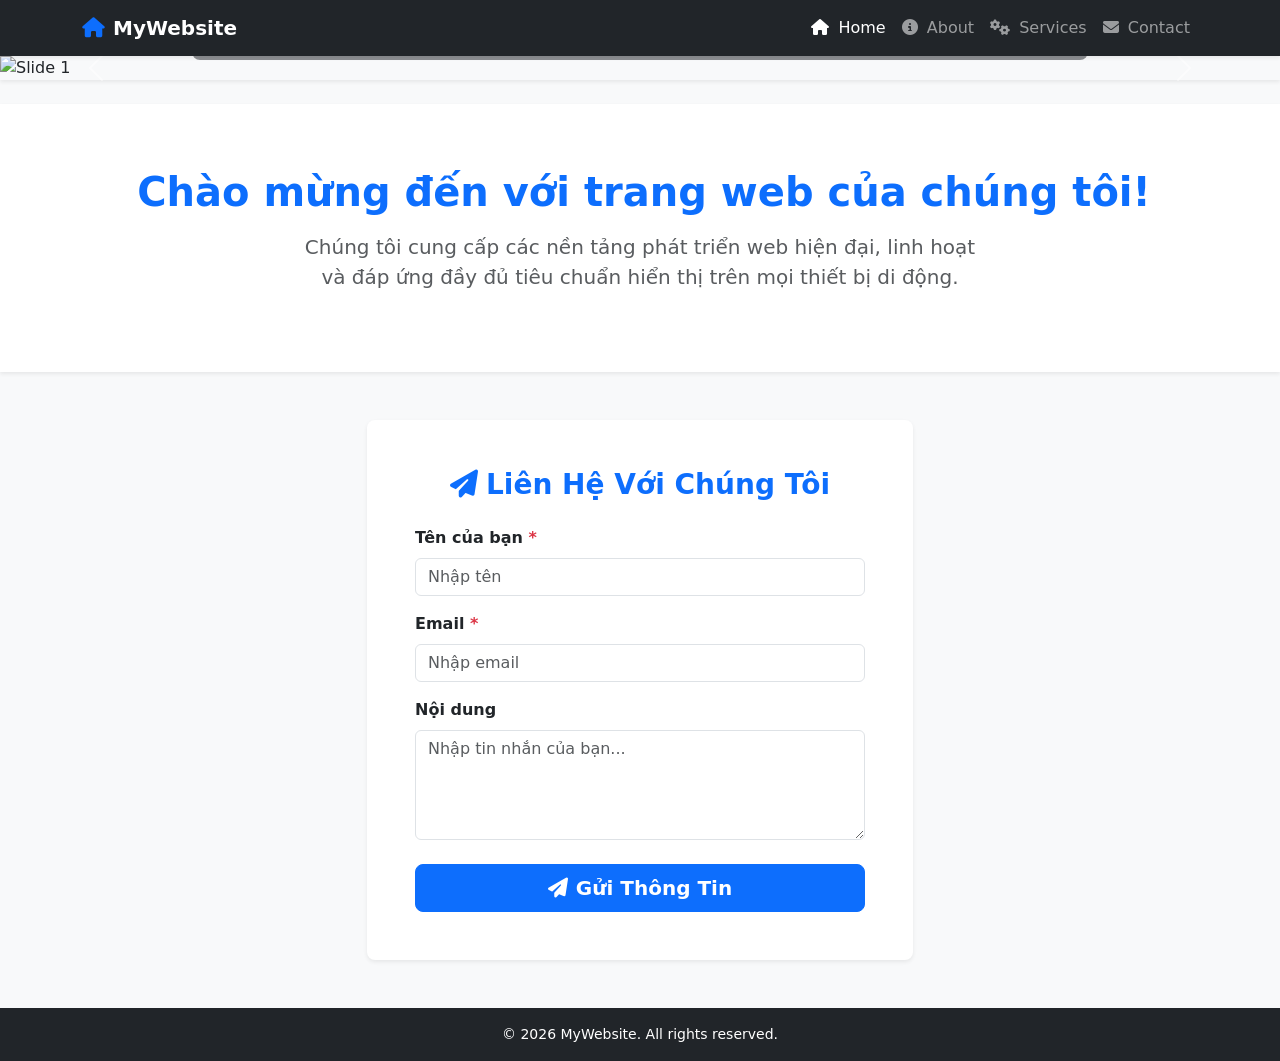
==== commit 323bdaa1: "Add files via upload" ====
--- a/index.html
+++ b/index.html
@@ -3,162 +3,120 @@
 <head>
     <meta charset="UTF-8">
     <meta name="viewport" content="width=device-width, initial-scale=1.0">
-    <title>Landing Page với Bootstrap 5 & Hình Ảnh</title>
-    <!-- Nhúng Bootstrap 5 CSS CDN -->
-    <link rel="stylesheet" href="https://cdn.jsdelivr.net/npm/bootstrap@5.3.0/dist/css/bootstrap.min.css">
-    <!-- Nhúng Bootstrap Icons CDN cho phần Danh sách tính năng -->
-    <link rel="stylesheet" href="https://cdn.jsdelivr.net/npm/bootstrap-icons@1.11.0/font/bootstrap-icons.css">
+    <title>Trang Chủ Bootstrap 5</title>
+    
+    <!-- Bước 1: Nhúng Bootstrap 5 CSS CDN -->
+    <link href="https://cdn.jsdelivr.net/npm/bootstrap@5.3.3/dist/css/bootstrap.min.css" rel="stylesheet">
+    
+    <!-- Bước 1: Nhúng Font Awesome 6 CDN -->
+    <link rel="stylesheet" href="https://cdnjs.cloudflare.com/ajax/libs/font-awesome/6.5.2/css/all.min.css">
 </head>
 <body class="bg-light">
 
-    <!-- 1. Thanh điều hướng Navbar -->
+    <!-- Bước 2: Tạo Navbar với Font Awesome -->
     <nav class="navbar navbar-expand-lg navbar-dark bg-dark sticky-top shadow-sm">
         <div class="container">
-            <a class="navbar-brand fw-bold" href="#"><i class="bi bi-rocket-takeoff-fill text-primary me-2"></i>ProductHub</a>
+            <a class="navbar-brand fw-bold" href="#"><i class="fas fa-home text-primary me-2"></i>MyWebsite</a>
             <button class="navbar-toggler" type="button" data-bs-toggle="collapse" data-bs-target="#navbarNav" aria-controls="navbarNav" aria-expanded="false" aria-label="Toggle navigation">
                 <span class="navbar-toggler-icon"></span>
             </button>
             <div class="collapse navbar-collapse" id="navbarNav">
                 <ul class="navbar-nav ms-auto">
-                    <li class="nav-item"><a class="nav-link active" href="#">Trang chủ</a></li>
-                    <li class="nav-item"><a class="nav-link" href="#about">Giới thiệu</a></li>
-                    <li class="nav-item"><a class="nav-link" href="#features">Tính năng</a></li>
-                    <li class="nav-item"><a class="nav-link" href="#cta">Đăng ký</a></li>
+                    <li class="nav-item"><a class="nav-link active" href="#"><i class="fas fa-house me-1"></i> Home</a></li>
+                    <li class="nav-item"><a class="nav-link" href="#about"><i class="fas fa-info-circle me-1"></i> About</a></li>
+                    <li class="nav-item"><a class="nav-link" href="#services"><i class="fas fa-cogs me-1"></i> Services</a></li>
+                    <li class="nav-item"><a class="nav-link" href="#contact"><i class="fas fa-envelope me-1"></i> Contact</a></li>
                 </ul>
             </div>
         </div>
     </nav>
 
-    <!-- 2. Banner / Hero Section (Tự xây dựng chuẩn Bootstrap 5, không dùng jumbotron) -->
-    <header class="bg-primary text-white py-5">
-        <div class="container py-lg-4">
-            <div class="row align-items-center g-5">
-                <div class="col-lg-6 text-center text-lg-start">
-                    <h1 class="display-4 fw-bold mb-3">Giải Pháp Số Hóa Toàn Diện Cho Doanh Nghiệp</h1>
-                    <p class="lead mb-4 text-white-50">Tối ưu hóa quy trình làm việc, nâng cao hiệu suất vận hành và bứt phá doanh thu cùng hệ sinh thái công nghệ hiện đại.</p>
-                    <div class="d-grid gap-2 d-sm-flex justify-content-sm-center justify-content-lg-start">
-                        <a href="#cta" class="btn btn-light btn-lg px-4 me-sm-3 fw-bold text-primary">Đăng Ký Trải Nghiệm</a>
-                        <a href="#about" class="btn btn-outline-light btn-lg px-4">Tìm Hiểu Thêm</a>
-                    </div>
+    <!-- Bước 3: Tạo Hero Section với Carousel -->
+    <div id="heroCarousel" class="carousel slide shadow-sm" data-bs-ride="carousel">
+        <div class="carousel-indicators">
+            <button type="button" data-bs-target="#heroCarousel" data-bs-slide-to="0" class="active" aria-current="true" aria-label="Slide 1"></button>
+            <button type="button" data-bs-target="#heroCarousel" data-bs-slide-to="1" aria-label="Slide 2"></button>
+        </div>
+        <div class="carousel-inner">
+            <div class="carousel-item active">
+                <img src="https://picsum.photos/1200/400?random=20" class="d-block w-100" alt="Slide 1" style="max-height: 450px; object-fit: cover;">
+                <div class="carousel-caption d-none d-md-block bg-dark bg-opacity-50 rounded-3 p-3">
+                    <h5>Chào Mừng Đến Với Chúng Tôi</h5>
+                    <p>Giải pháp công nghệ hàng đầu cho doanh nghiệp số.</p>
                 </div>
-                <div class="col-lg-6 text-center">
-                    <!-- Hình ảnh Hero co giãn linh hoạt bằng img-fluid -->
-                    <img src="https://picsum.photos/600/400?random=10" alt="Hero Banner Image" class="img-fluid rounded-3 shadow-lg">
+            </div>
+            <div class="carousel-item">
+                <img src="https://picsum.photos/1200/400?random=21" class="d-block w-100" alt="Slide 2" style="max-height: 450px; object-fit: cover;">
+                <div class="carousel-caption d-none d-md-block bg-dark bg-opacity-50 rounded-3 p-3">
+                    <h5>Sản Phẩm & Dịch Vụ Chất Lượng</h5>
+                    <p>Tối ưu hóa quy trình và trải nghiệm người dùng.</p>
                 </div>
             </div>
         </div>
-    </header>
+        <button class="carousel-control-prev" type="button" data-bs-target="#heroCarousel" data-bs-slide="prev">
+            <span class="carousel-control-prev-icon" aria-hidden="true"></span>
+            <span class="visually-hidden">Previous</span>
+        </button>
+        <button class="carousel-control-next" type="button" data-bs-target="#heroCarousel" data-bs-slide="next">
+            <span class="carousel-control-next-icon" aria-hidden="true"></span>
+            <span class="visually-hidden">Next</span>
+        </button>
+    </div>
 
-    <!-- 3. Giới thiệu Sản phẩm / Dịch vụ -->
-    <section id="about" class="py-5 bg-white">
-        <div class="container py-4">
-            <div class="row align-items-center g-5">
-                <div class="col-lg-6">
-                    <!-- Áp dụng img-fluid & img-thumbnail -->
-                    <img src="https://picsum.photos/600/400?random=11" alt="About Product Image" class="img-fluid rounded-3 shadow-sm border">
-                </div>
-                <div class="col-lg-6">
-                    <span class="badge bg-primary-subtle text-primary mb-2 px-3 py-2 rounded-pill fw-semibold">Về Sản Phẩm</span>
-                    <h2 class="fw-bold mb-3">Giao Diện Thân Thiện & Đột Phá Công Nghệ</h2>
-                    <p class="text-secondary">Sản phẩm của chúng tôi được thiết kế đáp ứng đầy đủ các tiêu chuẩn UX/UI hiện đại nhất. Hệ thống vận hành linh hoạt trên đa nền tảng, giúp bạn dễ dàng quản lý dữ liệu mọi lúc, mọi nơi.</p>
-                    <ul class="list-unstyled text-secondary mb-4">
-                        <li class="mb-2"><i class="bi bi-check-circle-fill text-success me-2"></i> Tương thích hoàn hảo trên Mobile, Tablet & Desktop</li>
-                        <li class="mb-2"><i class="bi bi-check-circle-fill text-success me-2"></i> Tốc độ xử lý dữ liệu vượt trội</li>
-                        <li class="mb-2"><i class="bi bi-check-circle-fill text-success me-2"></i> Bảo mật thông tin đa lớp tiêu chuẩn quốc tế</li>
-                    </ul>
-                    <a href="#features" class="btn btn-outline-primary fw-semibold">Khám phá các tính năng chính <i class="bi bi-arrow-right ms-1"></i></a>
-                </div>
-            </div>
+    <!-- Bước 4: Thêm Section với Flexbox -->
+    <section id="about" class="d-flex justify-content-center align-items-center bg-white py-5 shadow-sm my-4">
+        <div class="container text-center py-3">
+            <h2 class="display-6 fw-bold text-primary mb-3">
+                <i class="fas fa-hand-wave text-warning me-2"></i>Chào mừng đến với trang web của chúng tôi!
+            </h2>
+            <p class="lead text-muted mx-auto" style="max-width: 700px;">
+                Chúng tôi cung cấp các nền tảng phát triển web hiện đại, linh hoạt và đáp ứng đầy đủ tiêu chuẩn hiển thị trên mọi thiết bị di động.
+            </p>
         </div>
     </section>
 
-    <!-- 4. Danh sách Tính năng nổi bật (Row với 4 cột) -->
-    <section id="features" class="py-5 bg-light">
-        <div class="container py-4">
-            <div class="text-center mx-auto mb-5" style="max-width: 700px;">
-                <h2 class="fw-bold mb-3">Tính Năng Vượt Trội</h2>
-                <p class="text-secondary">Cung cấp đầy đủ công cụ mạnh mẽ hỗ trợ tối đa cho công việc hàng ngày của bạn.</p>
-            </div>
-            
-            <div class="row g-4">
-                <!-- Tính năng 1 -->
-                <div class="col-12 col-md-6 col-lg-3">
-                    <div class="card h-100 border-0 shadow-sm p-3 text-center">
-                        <div class="card-body">
-                            <div class="feature-icon bg-primary text-white rounded-circle mx-auto mb-3 d-flex align-items-center justify-content-center" style="width: 60px; height: 60px;">
-                                <i class="bi bi-speedometer2 fs-3"></i>
+    <!-- Bước 5: Tạo Contact Form với Bootstrap Form -->
+    <section id="contact" class="container my-5">
+        <div class="row justify-content-center">
+            <div class="col-12 col-md-8 col-lg-6">
+                <div class="card border-0 shadow-sm rounded-3">
+                    <div class="card-body p-4 p-md-5">
+                        <h3 class="text-center fw-bold text-primary mb-4">
+                            <i class="fas fa-paper-plane me-2"></i>Liên Hệ Với Chúng Tôi
+                        </h3>
+                        <form action="#" method="POST">
+                            <div class="mb-3">
+                                <label for="name" class="form-label fw-semibold">Tên của bạn <span class="text-danger">*</span></label>
+                                <input type="text" class="form-control" id="name" placeholder="Nhập tên" required>
                             </div>
-                            <h5 class="card-title fw-bold mb-2">Tốc Độ Cao</h5>
-                            <p class="card-text text-secondary small">Tối ưu hóa mã nguồn giúp hệ thống phản hồi tức thì với độ trễ gần như bằng 0.</p>
-                        </div>
-                    </div>
-                </div>
-
-                <!-- Tính năng 2 -->
-                <div class="col-12 col-md-6 col-lg-3">
-                    <div class="card h-100 border-0 shadow-sm p-3 text-center">
-                        <div class="card-body">
-                            <div class="feature-icon bg-primary text-white rounded-circle mx-auto mb-3 d-flex align-items-center justify-content-center" style="width: 60px; height: 60px;">
-                                <i class="bi bi-shield-lock-fill fs-3"></i>
+                            <div class="mb-3">
+                                <label for="email" class="form-label fw-semibold">Email <span class="text-danger">*</span></label>
+                                <input type="email" class="form-control" id="email" placeholder="Nhập email" required>
                             </div>
-                            <h5 class="card-title fw-bold mb-2">Bảo Mật Cao</h5>
-                            <p class="card-text text-secondary small">Mã hóa dữ liệu đầu cuối đảm bảo an toàn tuyệt đối cho mọi thông tin cá nhân.</p>
-                        </div>
-                    </div>
-                </div>
-
-                <!-- Tính năng 3 -->
-                <div class="col-12 col-md-6 col-lg-3">
-                    <div class="card h-100 border-0 shadow-sm p-3 text-center">
-                        <div class="card-body">
-                            <div class="feature-icon bg-primary text-white rounded-circle mx-auto mb-3 d-flex align-items-center justify-content-center" style="width: 60px; height: 60px;">
-                                <i class="bi bi-phone-vibrate fs-3"></i>
+                            <div class="mb-4">
+                                <label for="message" class="form-label fw-semibold">Nội dung</label>
+                                <textarea class="form-control" id="message" rows="4" placeholder="Nhập tin nhắn của bạn..."></textarea>
                             </div>
-                            <h5 class="card-title fw-bold mb-2">Responsive</h5>
-                            <p class="card-text text-secondary small">Giao diện tự động co giãn vừa vặn với mọi kích thước màn hình thiết bị.</p>
-                        </div>
-                    </div>
-                </div>
-
-                <!-- Tính năng 4 -->
-                <div class="col-12 col-md-6 col-lg-3">
-                    <div class="card h-100 border-0 shadow-sm p-3 text-center">
-                        <div class="card-body">
-                            <div class="feature-icon bg-primary text-white rounded-circle mx-auto mb-3 d-flex align-items-center justify-content-center" style="width: 60px; height: 60px;">
-                                <i class="bi bi-headset fs-3"></i>
+                            <div class="d-grid">
+                                <button type="submit" class="btn btn-primary btn-lg fw-bold">
+                                    <i class="fas fa-paper-plane me-2"></i>Gửi Thông Tin
+                                </button>
                             </div>
-                            <h5 class="card-title fw-bold mb-2">Hỗ Trợ 24/7</h5>
-                            <p class="card-text text-secondary small">Đội ngũ tư vấn viên kỹ thuật luôn sẵn sàng giải đáp mọi thắc mắc của bạn.</p>
-                        </div>
+                        </form>
                     </div>
                 </div>
             </div>
         </div>
     </section>
 
-    <!-- 5. Nút Kêu Gọi Hành Động (CTA Section) -->
-    <section id="cta" class="py-5 bg-dark text-white text-center">
-        <div class="container py-4">
-            <div class="row justify-content-center">
-                <div class="col-lg-8">
-                    <h2 class="display-6 fw-bold mb-3">Sẵn Sàng Bắt Đầu Hành Trình Của Bạn?</h2>
-                    <p class="lead text-white-50 mb-4">Đăng ký ngay hôm nay để nhận quyền truy cập miễn phí 30 ngày dùng thử toàn bộ tính năng cao cấp.</p>
-                    <div class="d-flex justify-content-center gap-3">
-                        <a href="#" class="btn btn-primary btn-lg px-5 fw-bold shadow">Đăng Ký Ngay</a>
-                    </div>
-                </div>
-            </div>
-        </div>
-    </section>
-
-    <!-- 6. Footer -->
-    <footer class="bg-black text-white-50 py-4 text-center border-top border-secondary">
+    <!-- Footer -->
+    <footer class="bg-dark text-white text-center py-3 mt-auto">
         <div class="container">
-            <p class="mb-0 small">&copy; 2026 ProductHub. All rights reserved.</p>
+            <p class="mb-0 small">&copy; 2026 MyWebsite. All rights reserved.</p>
         </div>
     </footer>
 
-    <!-- Nhúng Bootstrap 5 JS Bundle CDN -->
-    <script src="https://cdn.jsdelivr.net/npm/bootstrap@5.3.0/dist/js/bootstrap.bundle.min.js"></script>
+    <!-- Bước 1: Nhúng Bootstrap 5 JavaScript Bundle CDN -->
+    <script src="https://cdn.jsdelivr.net/npm/bootstrap@5.3.3/dist/js/bootstrap.bundle.min.js"></script>
 </body>
 </html>
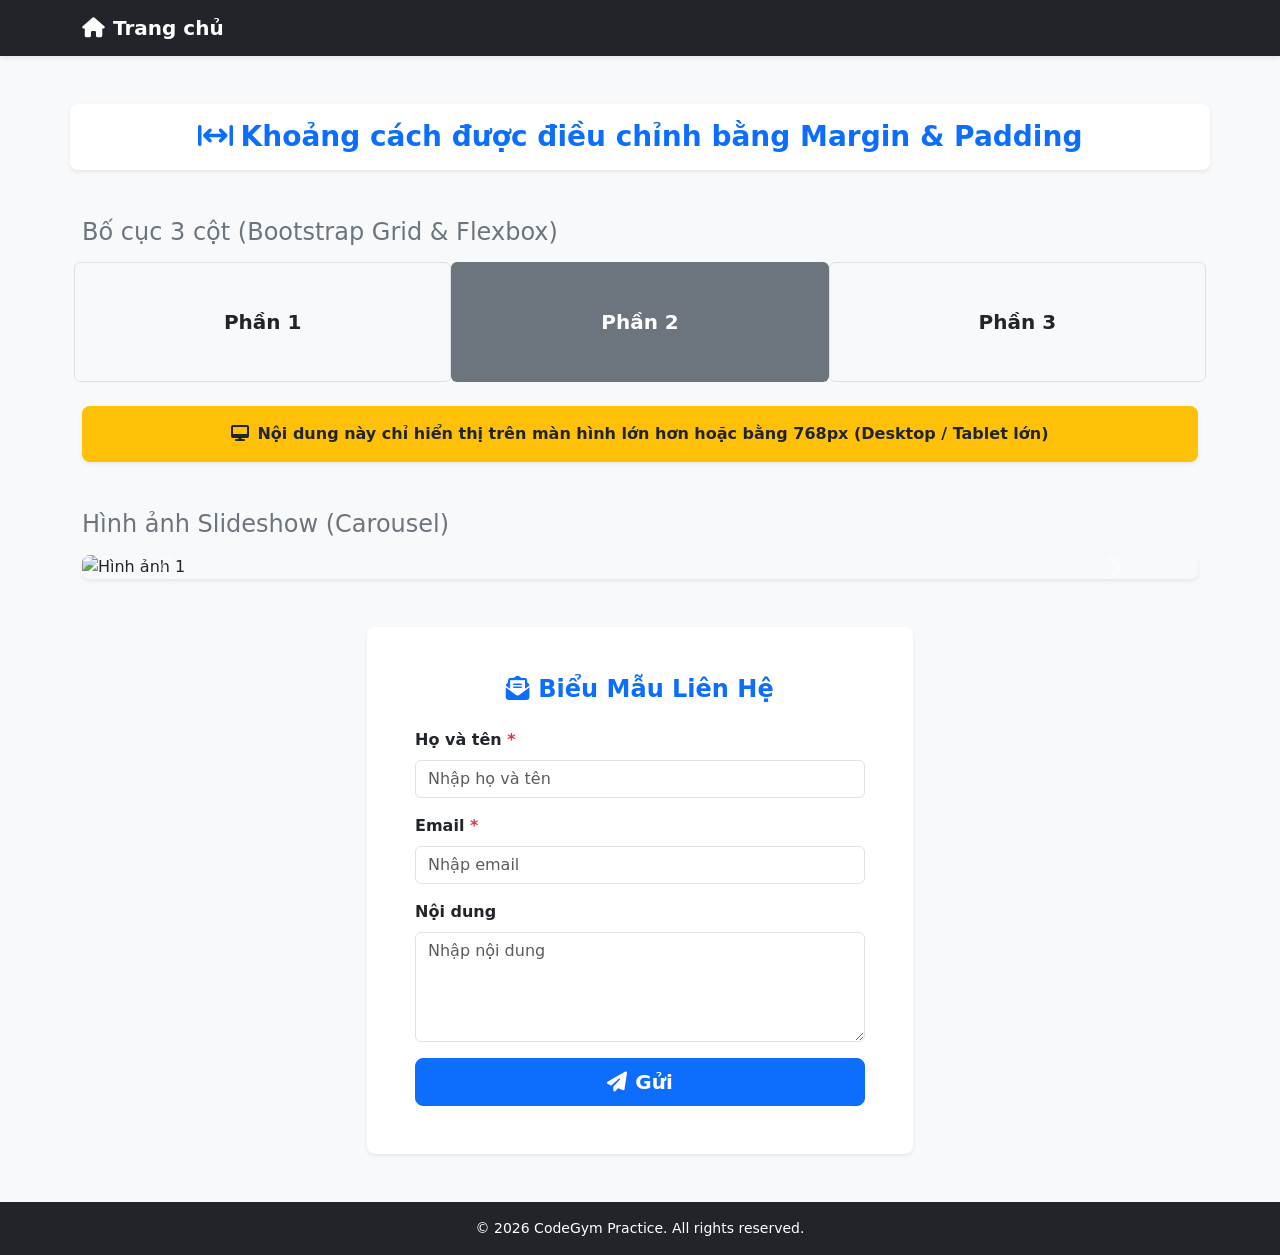
==== commit 131f32f1: "Add files via upload" ====
--- a/index.html
+++ b/index.html
@@ -3,103 +3,117 @@
 <head>
     <meta charset="UTF-8">
     <meta name="viewport" content="width=device-width, initial-scale=1.0">
-    <title>Trang Chủ Bootstrap 5</title>
+    <title>Thực hành Bootstrap Grid & Flexbox 3 Cột</title>
     
-    <!-- Bước 1: Nhúng Bootstrap 5 CSS CDN -->
+    <!-- Nhúng Bootstrap 5 CSS CDN -->
     <link href="https://cdn.jsdelivr.net/npm/bootstrap@5.3.3/dist/css/bootstrap.min.css" rel="stylesheet">
     
-    <!-- Bước 1: Nhúng Font Awesome 6 CDN -->
+    <!-- Bước 5: Nhúng Font Awesome 6 CDN -->
     <link rel="stylesheet" href="https://cdnjs.cloudflare.com/ajax/libs/font-awesome/6.5.2/css/all.min.css">
 </head>
 <body class="bg-light">
 
-    <!-- Bước 2: Tạo Navbar với Font Awesome -->
-    <nav class="navbar navbar-expand-lg navbar-dark bg-dark sticky-top shadow-sm">
+    <!-- Header / Navbar -->
+    <nav class="navbar navbar-dark bg-dark sticky-top shadow-sm">
         <div class="container">
-            <a class="navbar-brand fw-bold" href="#"><i class="fas fa-home text-primary me-2"></i>MyWebsite</a>
-            <button class="navbar-toggler" type="button" data-bs-toggle="collapse" data-bs-target="#navbarNav" aria-controls="navbarNav" aria-expanded="false" aria-label="Toggle navigation">
-                <span class="navbar-toggler-icon"></span>
-            </button>
-            <div class="collapse navbar-collapse" id="navbarNav">
-                <ul class="navbar-nav ms-auto">
-                    <li class="nav-item"><a class="nav-link active" href="#"><i class="fas fa-house me-1"></i> Home</a></li>
-                    <li class="nav-item"><a class="nav-link" href="#about"><i class="fas fa-info-circle me-1"></i> About</a></li>
-                    <li class="nav-item"><a class="nav-link" href="#services"><i class="fas fa-cogs me-1"></i> Services</a></li>
-                    <li class="nav-item"><a class="nav-link" href="#contact"><i class="fas fa-envelope me-1"></i> Contact</a></li>
-                </ul>
-            </div>
+            <a class="navbar-brand fw-bold" href="#">
+                <i class="fas fa-home me-2"></i>Trang chủ
+            </a>
         </div>
     </nav>
 
-    <!-- Bước 3: Tạo Hero Section với Carousel -->
-    <div id="heroCarousel" class="carousel slide shadow-sm" data-bs-ride="carousel">
-        <div class="carousel-indicators">
-            <button type="button" data-bs-target="#heroCarousel" data-bs-slide-to="0" class="active" aria-current="true" aria-label="Slide 1"></button>
-            <button type="button" data-bs-target="#heroCarousel" data-bs-slide-to="1" aria-label="Slide 2"></button>
-        </div>
-        <div class="carousel-inner">
-            <div class="carousel-item active">
-                <img src="https://picsum.photos/1200/400?random=20" class="d-block w-100" alt="Slide 1" style="max-height: 450px; object-fit: cover;">
-                <div class="carousel-caption d-none d-md-block bg-dark bg-opacity-50 rounded-3 p-3">
-                    <h5>Chào Mừng Đến Với Chúng Tôi</h5>
-                    <p>Giải pháp công nghệ hàng đầu cho doanh nghiệp số.</p>
-                </div>
+    <!-- Bước 2: Áp dụng Margin & Padding để điều chỉnh khoảng cách -->
+    <section class="container my-5 py-3 bg-white rounded-3 shadow-sm">
+        <h3 class="text-center text-primary fw-bold mb-0">
+            <i class="fas fa-arrows-left-right-to-line me-2"></i>Khoảng cách được điều chỉnh bằng Margin & Padding
+        </h3>
+    </section>
+
+    <!-- Bước 1: Cấu trúc Grid với 3 cột kết hợp Flexbox -->
+    <section class="container mt-4">
+        <h4 class="mb-3 text-secondary">Bố cục 3 cột (Bootstrap Grid & Flexbox)</h4>
+        <div class="row g-3">
+            <div class="col-md-4 d-flex justify-content-center align-items-center bg-light p-3 rounded border text-center" style="min-height: 120px;">
+                <p class="mb-0 fw-bold fs-5 text-dark">Phần 1</p>
             </div>
-            <div class="carousel-item">
-                <img src="https://picsum.photos/1200/400?random=21" class="d-block w-100" alt="Slide 2" style="max-height: 450px; object-fit: cover;">
-                <div class="carousel-caption d-none d-md-block bg-dark bg-opacity-50 rounded-3 p-3">
-                    <h5>Sản Phẩm & Dịch Vụ Chất Lượng</h5>
-                    <p>Tối ưu hóa quy trình và trải nghiệm người dùng.</p>
-                </div>
+            <div class="col-md-4 d-flex justify-content-center align-items-center bg-secondary p-3 text-white rounded text-center" style="min-height: 120px;">
+                <p class="mb-0 fw-bold fs-5">Phần 2</p>
+            </div>
+            <div class="col-md-4 d-flex justify-content-center align-items-center bg-light p-3 rounded border text-center" style="min-height: 120px;">
+                <p class="mb-0 fw-bold fs-5 text-dark">Phần 3</p>
             </div>
         </div>
-        <button class="carousel-control-prev" type="button" data-bs-target="#heroCarousel" data-bs-slide="prev">
-            <span class="carousel-control-prev-icon" aria-hidden="true"></span>
-            <span class="visually-hidden">Previous</span>
-        </button>
-        <button class="carousel-control-next" type="button" data-bs-target="#heroCarousel" data-bs-slide="next">
-            <span class="carousel-control-next-icon" aria-hidden="true"></span>
-            <span class="visually-hidden">Next</span>
-        </button>
-    </div>
+    </section>
 
-    <!-- Bước 4: Thêm Section với Flexbox -->
-    <section id="about" class="d-flex justify-content-center align-items-center bg-white py-5 shadow-sm my-4">
-        <div class="container text-center py-3">
-            <h2 class="display-6 fw-bold text-primary mb-3">
-                <i class="fas fa-hand-wave text-warning me-2"></i>Chào mừng đến với trang web của chúng tôi!
-            </h2>
-            <p class="lead text-muted mx-auto" style="max-width: 700px;">
-                Chúng tôi cung cấp các nền tảng phát triển web hiện đại, linh hoạt và đáp ứng đầy đủ tiêu chuẩn hiển thị trên mọi thiết bị di động.
+    <!-- Bước 3: Sử dụng Display Property để ẩn/hiển thị nội dung -->
+    <section class="container mt-4">
+        <div class="d-none d-md-block bg-warning text-center p-3 rounded-3 shadow-sm font-weight-bold">
+            <p class="mb-0 fw-semibold text-dark">
+                <i class="fas fa-desktop me-2"></i>Nội dung này chỉ hiển thị trên màn hình lớn hơn hoặc bằng 768px (Desktop / Tablet lớn)
             </p>
         </div>
     </section>
 
-    <!-- Bước 5: Tạo Contact Form với Bootstrap Form -->
-    <section id="contact" class="container my-5">
+    <!-- Bước 4: Tạo Carousel (Slideshow) -->
+    <section class="container mt-5">
+        <h4 class="mb-3 text-secondary">Hình ảnh Slideshow (Carousel)</h4>
+        <div id="myCarousel" class="carousel slide shadow-sm rounded-3 overflow-hidden" data-bs-ride="carousel">
+            <div class="carousel-indicators">
+                <button type="button" data-bs-target="#myCarousel" data-bs-slide-to="0" class="active" aria-current="true" aria-label="Slide 1"></button>
+                <button type="button" data-bs-target="#myCarousel" data-bs-slide-to="1" aria-label="Slide 2"></button>
+                <button type="button" data-bs-target="#myCarousel" data-bs-slide-to="2" aria-label="Slide 3"></button>
+            </div>
+            <div class="carousel-inner">
+                <div class="carousel-item active">
+                    <img src="https://picsum.photos/1200/400?random=30" class="d-block w-100" alt="Hình ảnh 1" style="max-height: 400px; object-fit: cover;">
+                </div>
+                <div class="carousel-item">
+                    <img src="https://picsum.photos/1200/400?random=31" class="d-block w-100" alt="Hình ảnh 2" style="max-height: 400px; object-fit: cover;">
+                </div>
+                <div class="carousel-item">
+                    <img src="https://picsum.photos/1200/400?random=32" class="d-block w-100" alt="Hình ảnh 3" style="max-height: 400px; object-fit: cover;">
+                </div>
+            </div>
+
+            <button class="carousel-control-prev" type="button" data-bs-target="#myCarousel" data-bs-slide="prev">
+                <span class="carousel-control-prev-icon" aria-hidden="true"></span>
+                <span class="visually-hidden">Previous</span>
+            </button>
+            <button class="carousel-control-next" type="button" data-bs-target="#myCarousel" data-bs-slide="next">
+                <span class="carousel-control-next-icon" aria-hidden="true"></span>
+                <span class="visually-hidden">Next</span>
+            </button>
+        </div>
+    </section>
+
+    <!-- Bước 6: Tạo Form biểu mẫu liên hệ -->
+    <section class="container my-5">
         <div class="row justify-content-center">
             <div class="col-12 col-md-8 col-lg-6">
                 <div class="card border-0 shadow-sm rounded-3">
                     <div class="card-body p-4 p-md-5">
-                        <h3 class="text-center fw-bold text-primary mb-4">
-                            <i class="fas fa-paper-plane me-2"></i>Liên Hệ Với Chúng Tôi
-                        </h3>
+                        <h4 class="card-title text-center text-primary fw-bold mb-4">
+                            <i class="fas fa-envelope-open-text me-2"></i>Biểu Mẫu Liên Hệ
+                        </h4>
                         <form action="#" method="POST">
                             <div class="mb-3">
-                                <label for="name" class="form-label fw-semibold">Tên của bạn <span class="text-danger">*</span></label>
-                                <input type="text" class="form-control" id="name" placeholder="Nhập tên" required>
+                                <label for="name" class="form-label fw-semibold">Họ và tên <span class="text-danger">*</span></label>
+                                <input type="text" class="form-control" id="name" placeholder="Nhập họ và tên" required>
                             </div>
+
                             <div class="mb-3">
                                 <label for="email" class="form-label fw-semibold">Email <span class="text-danger">*</span></label>
                                 <input type="email" class="form-control" id="email" placeholder="Nhập email" required>
                             </div>
-                            <div class="mb-4">
+
+                            <div class="mb-3">
                                 <label for="message" class="form-label fw-semibold">Nội dung</label>
-                                <textarea class="form-control" id="message" rows="4" placeholder="Nhập tin nhắn của bạn..."></textarea>
+                                <textarea class="form-control" id="message" rows="4" placeholder="Nhập nội dung"></textarea>
                             </div>
+
                             <div class="d-grid">
                                 <button type="submit" class="btn btn-primary btn-lg fw-bold">
-                                    <i class="fas fa-paper-plane me-2"></i>Gửi Thông Tin
+                                    <i class="fas fa-paper-plane me-2"></i>Gửi
                                 </button>
                             </div>
                         </form>
@@ -112,11 +126,11 @@
     <!-- Footer -->
     <footer class="bg-dark text-white text-center py-3 mt-auto">
         <div class="container">
-            <p class="mb-0 small">&copy; 2026 MyWebsite. All rights reserved.</p>
+            <p class="mb-0 small">&copy; 2026 CodeGym Practice. All rights reserved.</p>
         </div>
     </footer>
 
-    <!-- Bước 1: Nhúng Bootstrap 5 JavaScript Bundle CDN -->
+    <!-- Nhúng Bootstrap 5 JavaScript Bundle CDN -->
     <script src="https://cdn.jsdelivr.net/npm/bootstrap@5.3.3/dist/js/bootstrap.bundle.min.js"></script>
 </body>
 </html>
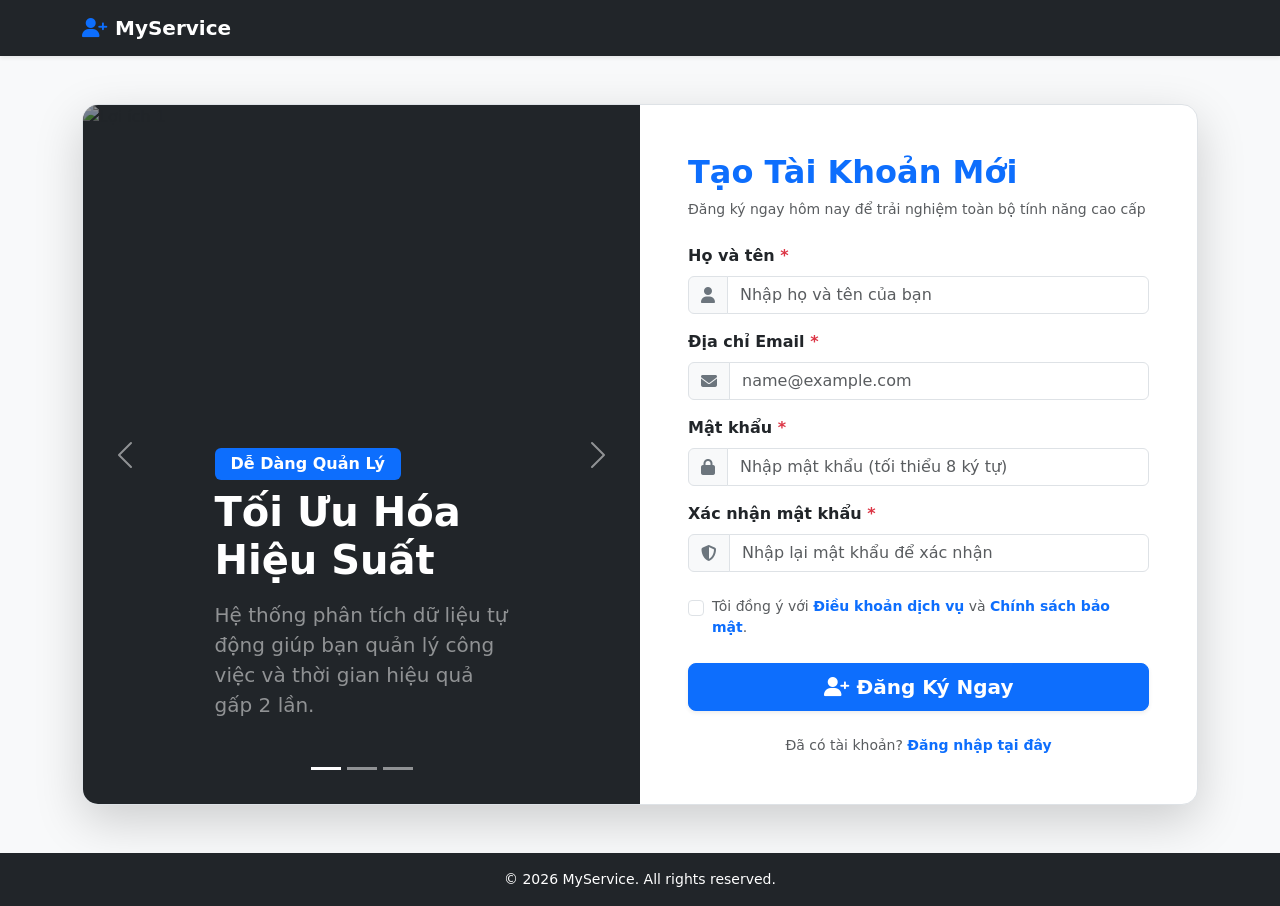
==== commit eb8b7446: "Add files via upload" ====
--- a/index.html
+++ b/index.html
@@ -3,130 +3,157 @@
 <head>
     <meta charset="UTF-8">
     <meta name="viewport" content="width=device-width, initial-scale=1.0">
-    <title>Thực hành Bootstrap Grid & Flexbox 3 Cột</title>
-    
+    <title>Đăng Ký Tài Khoản - Bootstrap Form & Carousel</title>
     <!-- Nhúng Bootstrap 5 CSS CDN -->
     <link href="https://cdn.jsdelivr.net/npm/bootstrap@5.3.3/dist/css/bootstrap.min.css" rel="stylesheet">
-    
-    <!-- Bước 5: Nhúng Font Awesome 6 CDN -->
+    <!-- Nhúng Font Awesome 6 CDN -->
     <link rel="stylesheet" href="https://cdnjs.cloudflare.com/ajax/libs/font-awesome/6.5.2/css/all.min.css">
 </head>
-<body class="bg-light">
+<body class="bg-light min-vh-100 d-flex flex-column justify-content-between">
 
-    <!-- Header / Navbar -->
-    <nav class="navbar navbar-dark bg-dark sticky-top shadow-sm">
+    <!-- Navbar -->
+    <nav class="navbar navbar-dark bg-dark shadow-sm">
         <div class="container">
             <a class="navbar-brand fw-bold" href="#">
-                <i class="fas fa-home me-2"></i>Trang chủ
+                <i class="fas fa-user-plus text-primary me-2"></i>MyService
             </a>
         </div>
     </nav>
 
-    <!-- Bước 2: Áp dụng Margin & Padding để điều chỉnh khoảng cách -->
-    <section class="container my-5 py-3 bg-white rounded-3 shadow-sm">
-        <h3 class="text-center text-primary fw-bold mb-0">
-            <i class="fas fa-arrows-left-right-to-line me-2"></i>Khoảng cách được điều chỉnh bằng Margin & Padding
-        </h3>
-    </section>
+    <!-- Main Content Container -->
+    <main class="container my-auto py-5">
+        <div class="row g-0 bg-white rounded-4 shadow-lg overflow-hidden border">
+            
+            <!-- CỘT BÊN TRÁI: Carousel hiển thị lợi ích dịch vụ (Hiển thị trên Tablet/Desktop) -->
+            <div class="col-lg-6 bg-dark position-relative d-none d-lg-block">
+                <div id="benefitCarousel" class="carousel slide carousel-fade h-100 d-flex flex-column justify-content-center" data-bs-ride="carousel">
+                    <!-- Carousel Indicators -->
+                    <div class="carousel-indicators mb-4">
+                        <button type="button" data-bs-target="#benefitCarousel" data-bs-slide-to="0" class="active" aria-current="true" aria-label="Slide 1"></button>
+                        <button type="button" data-bs-target="#benefitCarousel" data-bs-slide-to="1" aria-label="Slide 2"></button>
+                        <button type="button" data-bs-target="#benefitCarousel" data-bs-slide-to="2" aria-label="Slide 3"></button>
+                    </div>
 
-    <!-- Bước 1: Cấu trúc Grid với 3 cột kết hợp Flexbox -->
-    <section class="container mt-4">
-        <h4 class="mb-3 text-secondary">Bố cục 3 cột (Bootstrap Grid & Flexbox)</h4>
-        <div class="row g-3">
-            <div class="col-md-4 d-flex justify-content-center align-items-center bg-light p-3 rounded border text-center" style="min-height: 120px;">
-                <p class="mb-0 fw-bold fs-5 text-dark">Phần 1</p>
-            </div>
-            <div class="col-md-4 d-flex justify-content-center align-items-center bg-secondary p-3 text-white rounded text-center" style="min-height: 120px;">
-                <p class="mb-0 fw-bold fs-5">Phần 2</p>
-            </div>
-            <div class="col-md-4 d-flex justify-content-center align-items-center bg-light p-3 rounded border text-center" style="min-height: 120px;">
-                <p class="mb-0 fw-bold fs-5 text-dark">Phần 3</p>
-            </div>
-        </div>
-    </section>
+                    <!-- Carousel Inner -->
+                    <div class="carousel-inner h-100">
+                        <!-- Slide 1 -->
+                        <div class="carousel-item active h-100">
+                            <img src="https://picsum.photos/800/800?random=40" class="d-block w-100 h-100 object-fit-cover opacity-50" alt="Lợi ích 1">
+                            <div class="carousel-caption d-block my-auto text-start p-4 p-xl-5">
+                                <span class="badge bg-primary mb-2 px-3 py-2 fs-6">Dễ Dàng Quản Lý</span>
+                                <h3 class="fw-bold display-6 mb-3">Tối Ưu Hóa Hiệu Suất</h3>
+                                <p class="lead text-white-50">Hệ thống phân tích dữ liệu tự động giúp bạn quản lý công việc và thời gian hiệu quả gấp 2 lần.</p>
+                            </div>
+                        </div>
 
-    <!-- Bước 3: Sử dụng Display Property để ẩn/hiển thị nội dung -->
-    <section class="container mt-4">
-        <div class="d-none d-md-block bg-warning text-center p-3 rounded-3 shadow-sm font-weight-bold">
-            <p class="mb-0 fw-semibold text-dark">
-                <i class="fas fa-desktop me-2"></i>Nội dung này chỉ hiển thị trên màn hình lớn hơn hoặc bằng 768px (Desktop / Tablet lớn)
-            </p>
-        </div>
-    </section>
+                        <!-- Slide 2 -->
+                        <div class="carousel-item h-100">
+                            <img src="https://picsum.photos/800/800?random=41" class="d-block w-100 h-100 object-fit-cover opacity-50" alt="Lợi ích 2">
+                            <div class="carousel-caption d-block my-auto text-start p-4 p-xl-5">
+                                <span class="badge bg-success mb-2 px-3 py-2 fs-6">Bảo Mật Tuyệt Đối</span>
+                                <h3 class="fw-bold display-6 mb-3">An Toàn Dữ Liệu</h3>
+                                <p class="lead text-white-50">Mã hóa đa lớp theo tiêu chuẩn quốc tế bảo vệ toàn bộ thông tin cá nhân của bạn 24/7.</p>
+                            </div>
+                        </div>
 
-    <!-- Bước 4: Tạo Carousel (Slideshow) -->
-    <section class="container mt-5">
-        <h4 class="mb-3 text-secondary">Hình ảnh Slideshow (Carousel)</h4>
-        <div id="myCarousel" class="carousel slide shadow-sm rounded-3 overflow-hidden" data-bs-ride="carousel">
-            <div class="carousel-indicators">
-                <button type="button" data-bs-target="#myCarousel" data-bs-slide-to="0" class="active" aria-current="true" aria-label="Slide 1"></button>
-                <button type="button" data-bs-target="#myCarousel" data-bs-slide-to="1" aria-label="Slide 2"></button>
-                <button type="button" data-bs-target="#myCarousel" data-bs-slide-to="2" aria-label="Slide 3"></button>
-            </div>
-            <div class="carousel-inner">
-                <div class="carousel-item active">
-                    <img src="https://picsum.photos/1200/400?random=30" class="d-block w-100" alt="Hình ảnh 1" style="max-height: 400px; object-fit: cover;">
-                </div>
-                <div class="carousel-item">
-                    <img src="https://picsum.photos/1200/400?random=31" class="d-block w-100" alt="Hình ảnh 2" style="max-height: 400px; object-fit: cover;">
-                </div>
-                <div class="carousel-item">
-                    <img src="https://picsum.photos/1200/400?random=32" class="d-block w-100" alt="Hình ảnh 3" style="max-height: 400px; object-fit: cover;">
+                        <!-- Slide 3 -->
+                        <div class="carousel-item h-100">
+                            <img src="https://picsum.photos/800/800?random=42" class="d-block w-100 h-100 object-fit-cover opacity-50" alt="Lợi ích 3">
+                            <div class="carousel-caption d-block my-auto text-start p-4 p-xl-5">
+                                <span class="badge bg-warning text-dark mb-2 px-3 py-2 fs-6">Đồng Hành 24/7</span>
+                                <h3 class="fw-bold display-6 mb-3">Hỗ Trợ Chuyên Nghiệp</h3>
+                                <p class="lead text-white-50">Đội ngũ kỹ thuật viên luôn sẵn sàng giải đáp mọi thắc mắc của bạn bất kỳ lúc nào.</p>
+                            </div>
+                        </div>
+                    </div>
+
+                    <!-- Carousel Controls -->
+                    <button class="carousel-control-prev" type="button" data-bs-target="#benefitCarousel" data-bs-slide="prev">
+                        <span class="carousel-control-prev-icon" aria-hidden="true"></span>
+                        <span class="visually-hidden">Previous</span>
+                    </button>
+                    <button class="carousel-control-next" type="button" data-bs-target="#benefitCarousel" data-bs-slide="next">
+                        <span class="carousel-control-next-icon" aria-hidden="true"></span>
+                        <span class="visually-hidden">Next</span>
+                    </button>
                 </div>
             </div>
 
-            <button class="carousel-control-prev" type="button" data-bs-target="#myCarousel" data-bs-slide="prev">
-                <span class="carousel-control-prev-icon" aria-hidden="true"></span>
-                <span class="visually-hidden">Previous</span>
-            </button>
-            <button class="carousel-control-next" type="button" data-bs-target="#myCarousel" data-bs-slide="next">
-                <span class="carousel-control-next-icon" aria-hidden="true"></span>
-                <span class="visually-hidden">Next</span>
-            </button>
-        </div>
-    </section>
+            <!-- CỘT BÊN PHẢI: Form Đăng Ký Người Dùng -->
+            <div class="col-12 col-lg-6 p-4 p-sm-5 my-auto">
+                <div class="text-center text-lg-start mb-4">
+                    <h2 class="fw-bold text-primary mb-2">Tạo Tài Khoản Mới</h2>
+                    <p class="text-muted small">Đăng ký ngay hôm nay để trải nghiệm toàn bộ tính năng cao cấp</p>
+                </div>
 
-    <!-- Bước 6: Tạo Form biểu mẫu liên hệ -->
-    <section class="container my-5">
-        <div class="row justify-content-center">
-            <div class="col-12 col-md-8 col-lg-6">
-                <div class="card border-0 shadow-sm rounded-3">
-                    <div class="card-body p-4 p-md-5">
-                        <h4 class="card-title text-center text-primary fw-bold mb-4">
-                            <i class="fas fa-envelope-open-text me-2"></i>Biểu Mẫu Liên Hệ
-                        </h4>
-                        <form action="#" method="POST">
-                            <div class="mb-3">
-                                <label for="name" class="form-label fw-semibold">Họ và tên <span class="text-danger">*</span></label>
-                                <input type="text" class="form-control" id="name" placeholder="Nhập họ và tên" required>
-                            </div>
+                <form action="#" method="POST">
+                    <!-- 1. Họ và tên -->
+                    <div class="mb-3">
+                        <label for="fullName" class="form-label fw-semibold">Họ và tên <span class="text-danger">*</span></label>
+                        <div class="input-group">
+                            <span class="input-group-text bg-light text-secondary"><i class="fas fa-user"></i></span>
+                            <input type="text" class="form-control" id="fullName" placeholder="Nhập họ và tên của bạn" required>
+                        </div>
+                    </div>
 
-                            <div class="mb-3">
-                                <label for="email" class="form-label fw-semibold">Email <span class="text-danger">*</span></label>
-                                <input type="email" class="form-control" id="email" placeholder="Nhập email" required>
-                            </div>
+                    <!-- 2. Email -->
+                    <div class="mb-3">
+                        <label for="email" class="form-label fw-semibold">Địa chỉ Email <span class="text-danger">*</span></label>
+                        <div class="input-group">
+                            <span class="input-group-text bg-light text-secondary"><i class="fas fa-envelope"></i></span>
+                            <input type="email" class="form-control" id="email" placeholder="name@example.com" required>
+                        </div>
+                    </div>
 
-                            <div class="mb-3">
-                                <label for="message" class="form-label fw-semibold">Nội dung</label>
-                                <textarea class="form-control" id="message" rows="4" placeholder="Nhập nội dung"></textarea>
-                            </div>
+                    <!-- 3. Mật khẩu -->
+                    <div class="mb-3">
+                        <label for="password" class="form-label fw-semibold">Mật khẩu <span class="text-danger">*</span></label>
+                        <div class="input-group">
+                            <span class="input-group-text bg-light text-secondary"><i class="fas fa-lock"></i></span>
+                            <input type="password" class="form-control" id="password" placeholder="Nhập mật khẩu (tối thiểu 8 ký tự)" required>
+                        </div>
+                    </div>
 
-                            <div class="d-grid">
-                                <button type="submit" class="btn btn-primary btn-lg fw-bold">
-                                    <i class="fas fa-paper-plane me-2"></i>Gửi
-                                </button>
-                            </div>
-                        </form>
+                    <!-- 4. Xác nhận mật khẩu -->
+                    <div class="mb-4">
+                        <label for="confirmPassword" class="form-label fw-semibold">Xác nhận mật khẩu <span class="text-danger">*</span></label>
+                        <div class="input-group">
+                            <span class="input-group-text bg-light text-secondary"><i class="fas fa-shield-alt"></i></span>
+                            <input type="password" class="form-control" id="confirmPassword" placeholder="Nhập lại mật khẩu để xác nhận" required>
+                        </div>
                     </div>
+
+                    <!-- Đồng ý điều khoản -->
+                    <div class="mb-4 form-check">
+                        <input type="checkbox" class="form-check-input" id="terms" required>
+                        <label class="form-check-label text-muted small" for="terms">
+                            Tôi đồng ý với <a href="#" class="text-primary text-decoration-none fw-semibold">Điều khoản dịch vụ</a> và <a href="#" class="text-primary text-decoration-none fw-semibold">Chính sách bảo mật</a>.
+                        </label>
+                    </div>
+
+                    <!-- Nút Submit -->
+                    <div class="d-grid mb-3">
+                        <button type="submit" class="btn btn-primary btn-lg fw-bold shadow-sm">
+                            <i class="fas fa-user-plus me-2"></i>Đăng Ký Ngay
+                        </button>
+                    </div>
+                </form>
+
+                <!-- Liên kết Đăng nhập -->
+                <div class="text-center mt-4">
+                    <p class="text-muted mb-0 small">
+                        Đã có tài khoản? <a href="#" class="text-primary fw-bold text-decoration-none">Đăng nhập tại đây</a>
+                    </p>
                 </div>
             </div>
+
         </div>
-    </section>
+    </main>
 
     <!-- Footer -->
-    <footer class="bg-dark text-white text-center py-3 mt-auto">
+    <footer class="bg-dark text-white text-center py-3">
         <div class="container">
-            <p class="mb-0 small">&copy; 2026 CodeGym Practice. All rights reserved.</p>
+            <p class="mb-0 small">&copy; 2026 MyService. All rights reserved.</p>
         </div>
     </footer>
 
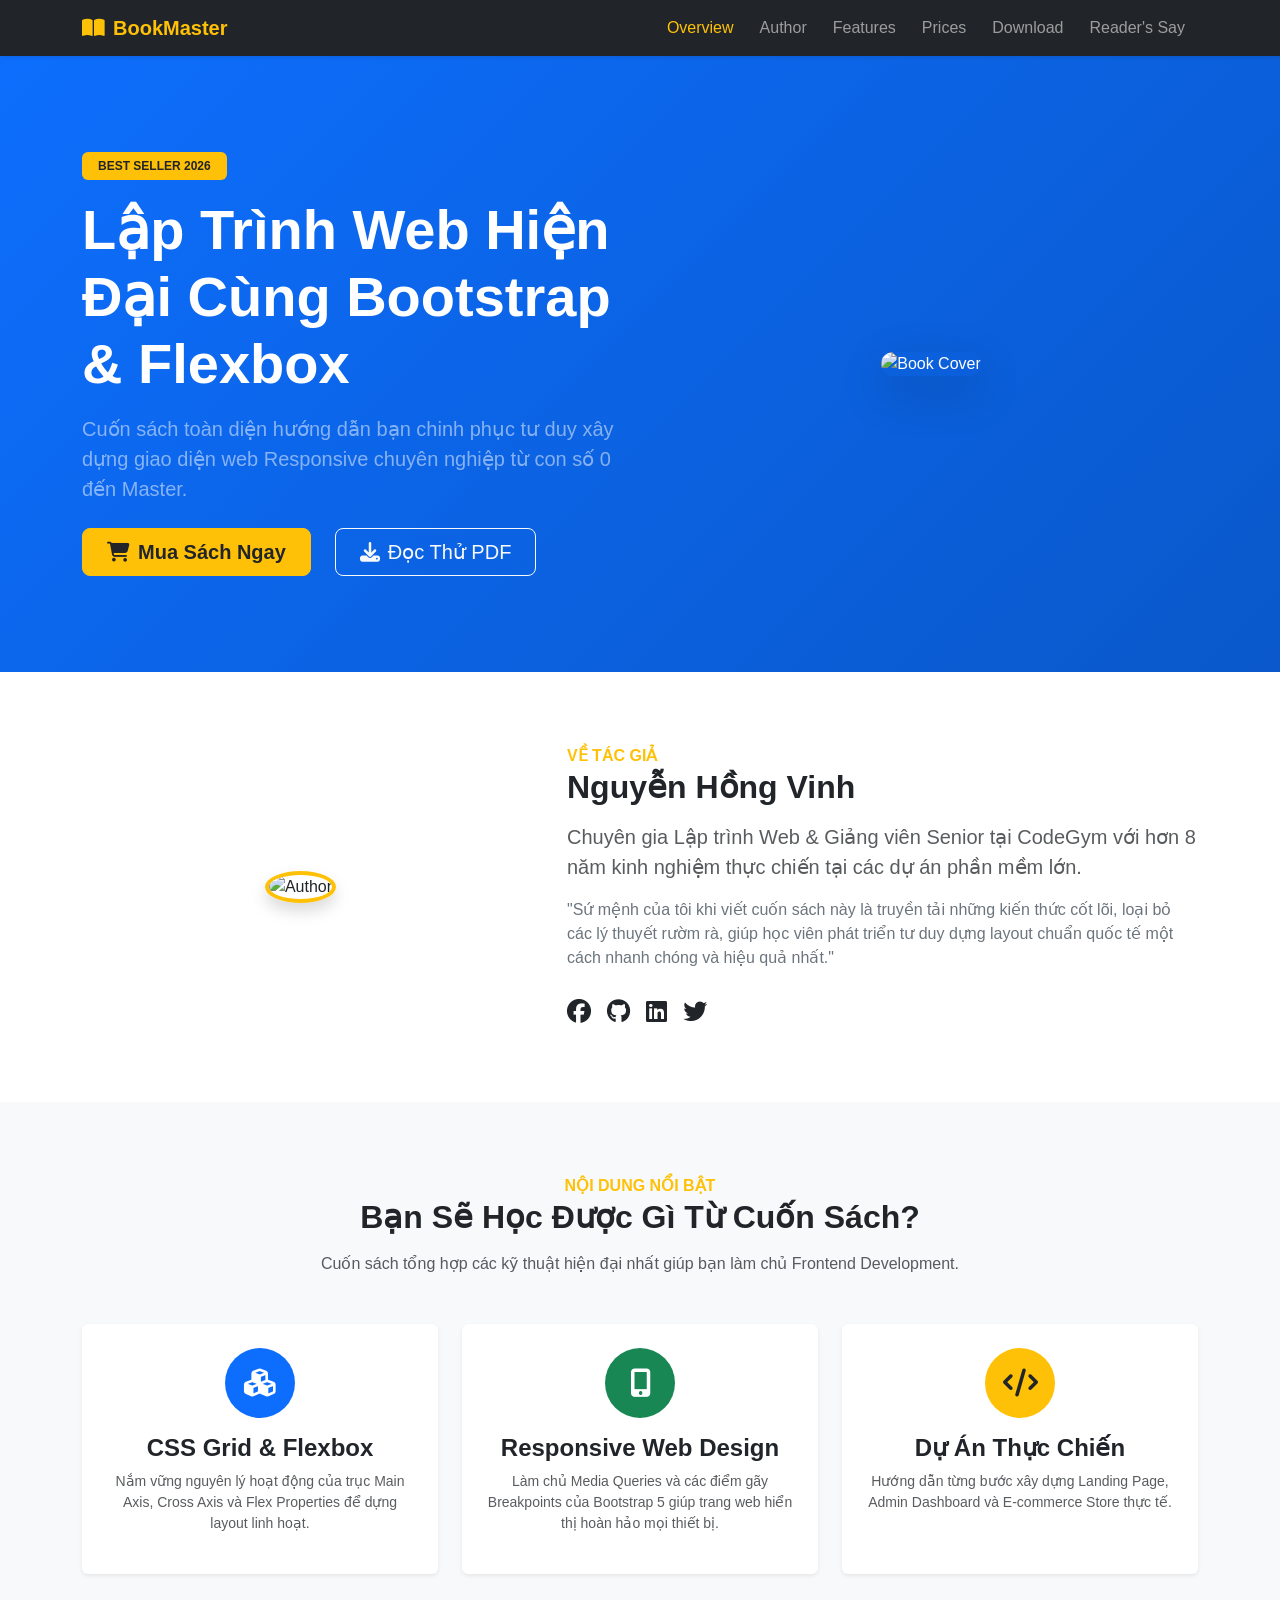
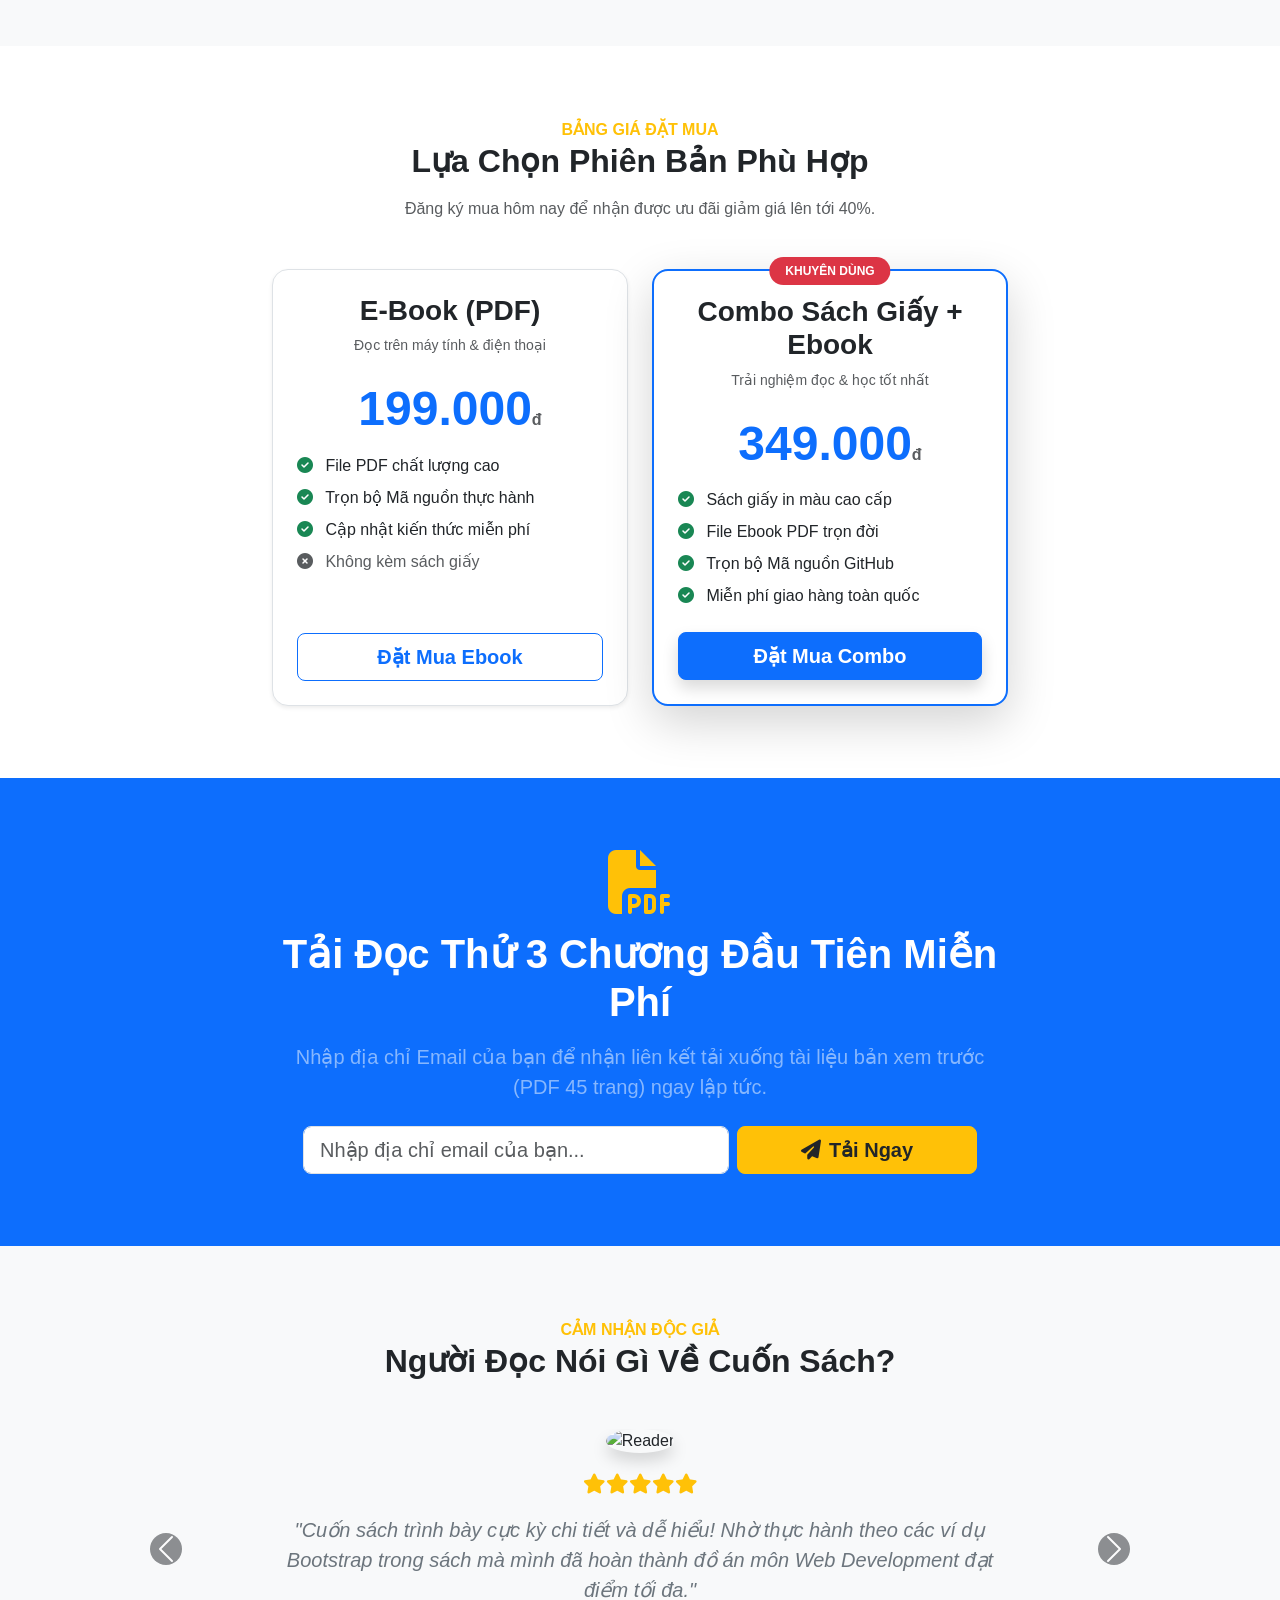
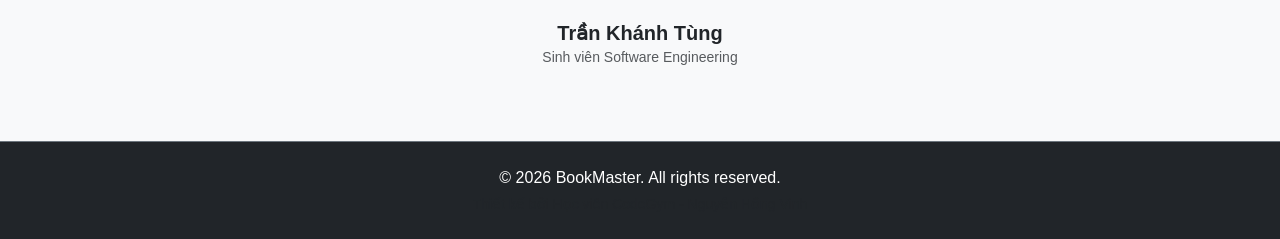
==== commit e12f18b3: "Add files via upload" ====
--- a/index.html
+++ b/index.html
@@ -3,161 +3,256 @@
 <head>
     <meta charset="UTF-8">
     <meta name="viewport" content="width=device-width, initial-scale=1.0">
-    <title>Đăng Ký Tài Khoản - Bootstrap Form & Carousel</title>
-    <!-- Nhúng Bootstrap 5 CSS CDN -->
+    <title>Giới Thiệu Sách - Book Landing Page</title>
+    
+    <!-- Bootstrap 5 CSS CDN -->
     <link href="https://cdn.jsdelivr.net/npm/bootstrap@5.3.3/dist/css/bootstrap.min.css" rel="stylesheet">
-    <!-- Nhúng Font Awesome 6 CDN -->
+    
+    <!-- Font Awesome 6 Icons CDN -->
     <link rel="stylesheet" href="https://cdnjs.cloudflare.com/ajax/libs/font-awesome/6.5.2/css/all.min.css">
+    
+    <!-- Custom CSS -->
+    <link rel="stylesheet" href="style.css">
 </head>
-<body class="bg-light min-vh-100 d-flex flex-column justify-content-between">
-
-    <!-- Navbar -->
-    <nav class="navbar navbar-dark bg-dark shadow-sm">
-        <div class="container">
-            <a class="navbar-brand fw-bold" href="#">
-                <i class="fas fa-user-plus text-primary me-2"></i>MyService
-            </a>
-        </div>
-    </nav>
-
-    <!-- Main Content Container -->
-    <main class="container my-auto py-5">
-        <div class="row g-0 bg-white rounded-4 shadow-lg overflow-hidden border">
+<body data-bs-spy="scroll" data-bs-target="#mainNavbar" data-bs-offset="70" tabindex="0">
+
+    <!-- 1. HEADER & NAVBAR -->
+    <header>
+        <nav id="mainNavbar" class="navbar navbar-expand-lg navbar-dark bg-dark fixed-top shadow-sm">
+            <div class="container">
+                <a class="navbar-brand fw-bold text-warning" href="#">
+                    <i class="fas fa-book-open me-2"></i>BookMaster
+                </a>
+                <button class="navbar-toggler" type="button" data-bs-toggle="collapse" data-bs-target="#navbarNav" aria-controls="navbarNav" aria-expanded="false" aria-label="Toggle navigation">
+                    <span class="navbar-toggler-icon"></span>
+                </button>
+                <div class="collapse navbar-collapse" id="navbarNav">
+                    <ul class="navbar-nav ms-auto">
+                        <li class="nav-item"><a class="nav-link active" href="#overview">Overview</a></li>
+                        <li class="nav-item"><a class="nav-link" href="#author">Author</a></li>
+                        <li class="nav-item"><a class="nav-link" href="#features">Features</a></li>
+                        <li class="nav-item"><a class="nav-link" href="#prices">Prices</a></li>
+                        <li class="nav-item"><a class="nav-link" href="#download">Download</a></li>
+                        <li class="nav-item"><a class="nav-link" href="#reviews">Reader's Say</a></li>
+                    </ul>
+                </div>
+            </div>
+        </nav>
+    </header>
+
+    <!-- 2. BOOK OVERVIEW SECTION -->
+    <section id="overview" class="hero-section bg-primary text-white py-5">
+        <div class="container py-lg-5">
+            <div class="row align-items-center g-5">
+                <div class="col-lg-6 text-center text-lg-start">
+                    <span class="badge bg-warning text-dark mb-3 px-3 py-2 fw-bold">BEST SELLER 2026</span>
+                    <h1 class="display-4 fw-bold mb-3">Lập Trình Web Hiện Đại Cùng Bootstrap & Flexbox</h1>
+                    <p class="lead mb-4 text-white-50">Cuốn sách toàn diện hướng dẫn bạn chinh phục tư duy xây dựng giao diện web Responsive chuyên nghiệp từ con số 0 đến Master.</p>
+                    <div class="d-grid gap-2 d-sm-flex justify-content-sm-center justify-content-lg-start">
+                        <a href="#prices" class="btn btn-warning btn-lg px-4 me-sm-3 fw-bold text-dark">
+                            <i class="fas fa-shopping-cart me-2"></i>Mua Sách Ngay
+                        </a>
+                        <a href="#download" class="btn btn-outline-light btn-lg px-4">
+                            <i class="fas fa-download me-2"></i>Đọc Thử PDF
+                        </a>
+                    </div>
+                </div>
+                <div class="col-lg-6 text-center">
+                    <img src="https://picsum.photos/400/550?random=101" alt="Book Cover" class="img-fluid rounded-4 shadow-lg book-cover-img">
+                </div>
+            </div>
+        </div>
+    </section>
+
+    <!-- 3. AUTHOR SECTION -->
+    <section id="author" class="py-5 bg-white">
+        <div class="container py-4">
+            <div class="row align-items-center g-5">
+                <div class="col-lg-5 text-center">
+                    <img src="https://picsum.photos/350/350?random=102" alt="Author" class="img-fluid rounded-circle shadow border border-4 border-warning">
+                </div>
+                <div class="col-lg-7">
+                    <span class="text-warning fw-bold text-uppercase">Về Tác Giả</span>
+                    <h2 class="fw-bold mb-3">Nguyễn Hồng Vinh</h2>
+                    <p class="lead text-muted">Chuyên gia Lập trình Web & Giảng viên Senior tại CodeGym với hơn 8 năm kinh nghiệm thực chiến tại các dự án phần mềm lớn.</p>
+                    <p class="text-secondary">"Sứ mệnh của tôi khi viết cuốn sách này là truyền tải những kiến thức cốt lõi, loại bỏ các lý thuyết rườm rà, giúp học viên phát triển tư duy dựng layout chuẩn quốc tế một cách nhanh chóng và hiệu quả nhất."</p>
+                    <div class="d-flex gap-3 fs-4 text-warning mt-4">
+                        <a href="#" class="text-dark"><i class="fab fa-facebook"></i></a>
+                        <a href="#" class="text-dark"><i class="fab fa-github"></i></a>
+                        <a href="#" class="text-dark"><i class="fab fa-linkedin"></i></a>
+                        <a href="#" class="text-dark"><i class="fab fa-twitter"></i></a>
+                    </div>
+                </div>
+            </div>
+        </div>
+    </section>
+
+    <!-- 4. FEATURES SECTION -->
+    <section id="features" class="py-5 bg-light">
+        <div class="container py-4">
+            <div class="text-center mx-auto mb-5" style="max-width: 700px;">
+                <span class="text-warning fw-bold text-uppercase">Nội Dung Nổi Bật</span>
+                <h2 class="fw-bold mb-3">Bạn Sẽ Học Được Gì Từ Cuốn Sách?</h2>
+                <p class="text-muted">Cuốn sách tổng hợp các kỹ thuật hiện đại nhất giúp bạn làm chủ Frontend Development.</p>
+            </div>
+            <div class="row g-4">
+                <div class="col-12 col-md-6 col-lg-4">
+                    <div class="card h-100 border-0 shadow-sm p-4 text-center feature-card">
+                        <div class="feature-icon bg-primary text-white rounded-circle mx-auto mb-3 d-flex align-items-center justify-content-center" style="width: 70px; height: 70px;">
+                            <i class="fas fa-cubes fs-3"></i>
+                        </div>
+                        <h4 class="fw-bold mb-2">CSS Grid & Flexbox</h4>
+                        <p class="text-muted small">Nắm vững nguyên lý hoạt động của trục Main Axis, Cross Axis và Flex Properties để dựng layout linh hoạt.</p>
+                    </div>
+                </div>
+                <div class="col-12 col-md-6 col-lg-4">
+                    <div class="card h-100 border-0 shadow-sm p-4 text-center feature-card">
+                        <div class="feature-icon bg-success text-white rounded-circle mx-auto mb-3 d-flex align-items-center justify-content-center" style="width: 70px; height: 70px;">
+                            <i class="fas fa-mobile-screen-button fs-3"></i>
+                        </div>
+                        <h4 class="fw-bold mb-2">Responsive Web Design</h4>
+                        <p class="text-muted small">Làm chủ Media Queries và các điểm gãy Breakpoints của Bootstrap 5 giúp trang web hiển thị hoàn hảo mọi thiết bị.</p>
+                    </div>
+                </div>
+                <div class="col-12 col-md-6 col-lg-4">
+                    <div class="card h-100 border-0 shadow-sm p-4 text-center feature-card">
+                        <div class="feature-icon bg-warning text-dark rounded-circle mx-auto mb-3 d-flex align-items-center justify-content-center" style="width: 70px; height: 70px;">
+                            <i class="fas fa-code fs-3"></i>
+                        </div>
+                        <h4 class="fw-bold mb-2">Dự Án Thực Chiến</h4>
+                        <p class="text-muted small">Hướng dẫn từng bước xây dựng Landing Page, Admin Dashboard và E-commerce Store thực tế.</p>
+                    </div>
+                </div>
+            </div>
+        </div>
+    </section>
+
+    <!-- 5. PRICES SECTION -->
+    <section id="prices" class="py-5 bg-white">
+        <div class="container py-4">
+            <div class="text-center mx-auto mb-5" style="max-width: 700px;">
+                <span class="text-warning fw-bold text-uppercase">Bảng Giá Đặt Mua</span>
+                <h2 class="fw-bold mb-3">Lựa Chọn Phiên Bản Phù Hợp</h2>
+                <p class="text-muted">Đăng ký mua hôm nay để nhận được ưu đãi giảm giá lên tới 40%.</p>
+            </div>
+            <div class="row g-4 justify-content-center">
+                <!-- Bản Ebook -->
+                <div class="col-12 col-md-6 col-lg-4">
+                    <div class="card h-100 border rounded-4 p-4 text-center shadow-sm">
+                        <h3 class="fw-bold text-dark mb-2">E-Book (PDF)</h3>
+                        <p class="text-muted small mb-4">Đọc trên máy tính & điện thoại</p>
+                        <div class="display-5 fw-bold text-primary mb-3">199.000<span class="fs-6 text-muted">đ</span></div>
+                        <ul class="list-unstyled text-start mb-4 gap-2 d-flex flex-column">
+                            <li><i class="fas fa-check-circle text-success me-2"></i> File PDF chất lượng cao</li>
+                            <li><i class="fas fa-check-circle text-success me-2"></i> Trọn bộ Mã nguồn thực hành</li>
+                            <li><i class="fas fa-check-circle text-success me-2"></i> Cập nhật kiến thức miễn phí</li>
+                            <li class="text-muted"><i class="fas fa-times-circle me-2"></i> Không kèm sách giấy</li>
+                        </ul>
+                        <a href="#" class="btn btn-outline-primary btn-lg fw-bold w-100 mt-auto">Đặt Mua Ebook</a>
+                    </div>
+                </div>
+                <!-- Bản Combo Đặc Biệt -->
+                <div class="col-12 col-md-6 col-lg-4">
+                    <div class="card h-100 border-2 border-primary rounded-4 p-4 text-center shadow-lg position-relative">
+                        <span class="position-absolute top-0 start-50 translate-middle badge rounded-pill bg-danger px-3 py-2 fw-bold">KHUYÊN DÙNG</span>
+                        <h3 class="fw-bold text-dark mb-2">Combo Sách Giấy + Ebook</h3>
+                        <p class="text-muted small mb-4">Trải nghiệm đọc & học tốt nhất</p>
+                        <div class="display-5 fw-bold text-primary mb-3">349.000<span class="fs-6 text-muted">đ</span></div>
+                        <ul class="list-unstyled text-start mb-4 gap-2 d-flex flex-column">
+                            <li><i class="fas fa-check-circle text-success me-2"></i> Sách giấy in màu cao cấp</li>
+                            <li><i class="fas fa-check-circle text-success me-2"></i> File Ebook PDF trọn đời</li>
+                            <li><i class="fas fa-check-circle text-success me-2"></i> Trọn bộ Mã nguồn GitHub</li>
+                            <li><i class="fas fa-check-circle text-success me-2"></i> Miễn phí giao hàng toàn quốc</li>
+                        </ul>
+                        <a href="#" class="btn btn-primary btn-lg fw-bold w-100 mt-auto shadow">Đặt Mua Combo</a>
+                    </div>
+                </div>
+            </div>
+        </div>
+    </section>
+
+    <!-- 6. DOWNLOAD SECTION -->
+    <section id="download" class="py-5 bg-primary text-white text-center">
+        <div class="container py-4">
+            <div class="row justify-content-center">
+                <div class="col-lg-8">
+                    <i class="fas fa-file-pdf display-3 text-warning mb-3"></i>
+                    <h2 class="display-6 fw-bold mb-3">Tải Đọc Thử 3 Chương Đầu Tiên Miễn Phí</h2>
+                    <p class="lead text-white-50 mb-4">Nhập địa chỉ Email của bạn để nhận liên kết tải xuống tài liệu bản xem trước (PDF 45 trang) ngay lập tức.</p>
+                    <form class="row g-2 justify-content-center">
+                        <div class="col-12 col-sm-7">
+                            <input type="email" class="form-control form-control-lg" placeholder="Nhập địa chỉ email của bạn..." required>
+                        </div>
+                        <div class="col-12 col-sm-4">
+                            <button type="submit" class="btn btn-warning btn-lg fw-bold text-dark w-100">
+                                <i class="fas fa-paper-plane me-2"></i>Tải Ngay
+                            </button>
+                        </div>
+                    </form>
+                </div>
+            </div>
+        </div>
+    </section>
+
+    <!-- 7. READER'S SAY SECTION -->
+    <section id="reviews" class="py-5 bg-light">
+        <div class="container py-4">
+            <div class="text-center mx-auto mb-5" style="max-width: 700px;">
+                <span class="text-warning fw-bold text-uppercase">Cảm Nhận Độc Giả</span>
+                <h2 class="fw-bold mb-3">Người Đọc Nói Gì Về Cuốn Sách?</h2>
+            </div>
             
-            <!-- CỘT BÊN TRÁI: Carousel hiển thị lợi ích dịch vụ (Hiển thị trên Tablet/Desktop) -->
-            <div class="col-lg-6 bg-dark position-relative d-none d-lg-block">
-                <div id="benefitCarousel" class="carousel slide carousel-fade h-100 d-flex flex-column justify-content-center" data-bs-ride="carousel">
-                    <!-- Carousel Indicators -->
-                    <div class="carousel-indicators mb-4">
-                        <button type="button" data-bs-target="#benefitCarousel" data-bs-slide-to="0" class="active" aria-current="true" aria-label="Slide 1"></button>
-                        <button type="button" data-bs-target="#benefitCarousel" data-bs-slide-to="1" aria-label="Slide 2"></button>
-                        <button type="button" data-bs-target="#benefitCarousel" data-bs-slide-to="2" aria-label="Slide 3"></button>
-                    </div>
-
-                    <!-- Carousel Inner -->
-                    <div class="carousel-inner h-100">
-                        <!-- Slide 1 -->
-                        <div class="carousel-item active h-100">
-                            <img src="https://picsum.photos/800/800?random=40" class="d-block w-100 h-100 object-fit-cover opacity-50" alt="Lợi ích 1">
-                            <div class="carousel-caption d-block my-auto text-start p-4 p-xl-5">
-                                <span class="badge bg-primary mb-2 px-3 py-2 fs-6">Dễ Dàng Quản Lý</span>
-                                <h3 class="fw-bold display-6 mb-3">Tối Ưu Hóa Hiệu Suất</h3>
-                                <p class="lead text-white-50">Hệ thống phân tích dữ liệu tự động giúp bạn quản lý công việc và thời gian hiệu quả gấp 2 lần.</p>
+            <div id="reviewCarousel" class="carousel slide" data-bs-ride="carousel">
+                <div class="carousel-inner">
+                    <!-- Slide 1 -->
+                    <div class="carousel-item active">
+                        <div class="row justify-content-center">
+                            <div class="col-lg-8 text-center">
+                                <img src="https://picsum.photos/100/100?random=201" alt="Reader" class="rounded-circle mb-3 shadow">
+                                <div class="text-warning mb-3 fs-5">
+                                    <i class="fas fa-star"></i><i class="fas fa-star"></i><i class="fas fa-star"></i><i class="fas fa-star"></i><i class="fas fa-star"></i>
+                                </div>
+                                <p class="fs-5 fst-italic text-secondary">"Cuốn sách trình bày cực kỳ chi tiết và dễ hiểu! Nhờ thực hành theo các ví dụ Bootstrap trong sách mà mình đã hoàn thành đồ án môn Web Development đạt điểm tối đa."</p>
+                                <h5 class="fw-bold mb-0">Trần Khánh Tùng</h5>
+                                <small class="text-muted">Sinh viên Software Engineering</small>
                             </div>
                         </div>
-
-                        <!-- Slide 2 -->
-                        <div class="carousel-item h-100">
-                            <img src="https://picsum.photos/800/800?random=41" class="d-block w-100 h-100 object-fit-cover opacity-50" alt="Lợi ích 2">
-                            <div class="carousel-caption d-block my-auto text-start p-4 p-xl-5">
-                                <span class="badge bg-success mb-2 px-3 py-2 fs-6">Bảo Mật Tuyệt Đối</span>
-                                <h3 class="fw-bold display-6 mb-3">An Toàn Dữ Liệu</h3>
-                                <p class="lead text-white-50">Mã hóa đa lớp theo tiêu chuẩn quốc tế bảo vệ toàn bộ thông tin cá nhân của bạn 24/7.</p>
+                    </div>
+                    <!-- Slide 2 -->
+                    <div class="carousel-item">
+                        <div class="row justify-content-center">
+                            <div class="col-lg-8 text-center">
+                                <img src="https://picsum.photos/100/100?random=202" alt="Reader" class="rounded-circle mb-3 shadow">
+                                <div class="text-warning mb-3 fs-5">
+                                    <i class="fas fa-star"></i><i class="fas fa-star"></i><i class="fas fa-star"></i><i class="fas fa-star"></i><i class="fas fa-star"></i>
+                                </div>
+                                <p class="fs-5 fst-italic text-secondary">"Cách giải thích thuộc tính Flexbox và Bootstrap Grid System rất trực quan. Rất đề xuất cho các bạn mới bắt đầu theo đuổi nghề Frontend Developer."</p>
+                                <h5 class="fw-bold mb-0">Lê Minh Hoàng</h5>
+                                <small class="text-muted">Junior Web Developer</small>
                             </div>
                         </div>
-
-                        <!-- Slide 3 -->
-                        <div class="carousel-item h-100">
-                            <img src="https://picsum.photos/800/800?random=42" class="d-block w-100 h-100 object-fit-cover opacity-50" alt="Lợi ích 3">
-                            <div class="carousel-caption d-block my-auto text-start p-4 p-xl-5">
-                                <span class="badge bg-warning text-dark mb-2 px-3 py-2 fs-6">Đồng Hành 24/7</span>
-                                <h3 class="fw-bold display-6 mb-3">Hỗ Trợ Chuyên Nghiệp</h3>
-                                <p class="lead text-white-50">Đội ngũ kỹ thuật viên luôn sẵn sàng giải đáp mọi thắc mắc của bạn bất kỳ lúc nào.</p>
-                            </div>
-                        </div>
-                    </div>
-
-                    <!-- Carousel Controls -->
-                    <button class="carousel-control-prev" type="button" data-bs-target="#benefitCarousel" data-bs-slide="prev">
-                        <span class="carousel-control-prev-icon" aria-hidden="true"></span>
-                        <span class="visually-hidden">Previous</span>
-                    </button>
-                    <button class="carousel-control-next" type="button" data-bs-target="#benefitCarousel" data-bs-slide="next">
-                        <span class="carousel-control-next-icon" aria-hidden="true"></span>
-                        <span class="visually-hidden">Next</span>
-                    </button>
-                </div>
-            </div>
-
-            <!-- CỘT BÊN PHẢI: Form Đăng Ký Người Dùng -->
-            <div class="col-12 col-lg-6 p-4 p-sm-5 my-auto">
-                <div class="text-center text-lg-start mb-4">
-                    <h2 class="fw-bold text-primary mb-2">Tạo Tài Khoản Mới</h2>
-                    <p class="text-muted small">Đăng ký ngay hôm nay để trải nghiệm toàn bộ tính năng cao cấp</p>
-                </div>
-
-                <form action="#" method="POST">
-                    <!-- 1. Họ và tên -->
-                    <div class="mb-3">
-                        <label for="fullName" class="form-label fw-semibold">Họ và tên <span class="text-danger">*</span></label>
-                        <div class="input-group">
-                            <span class="input-group-text bg-light text-secondary"><i class="fas fa-user"></i></span>
-                            <input type="text" class="form-control" id="fullName" placeholder="Nhập họ và tên của bạn" required>
-                        </div>
-                    </div>
-
-                    <!-- 2. Email -->
-                    <div class="mb-3">
-                        <label for="email" class="form-label fw-semibold">Địa chỉ Email <span class="text-danger">*</span></label>
-                        <div class="input-group">
-                            <span class="input-group-text bg-light text-secondary"><i class="fas fa-envelope"></i></span>
-                            <input type="email" class="form-control" id="email" placeholder="name@example.com" required>
-                        </div>
-                    </div>
-
-                    <!-- 3. Mật khẩu -->
-                    <div class="mb-3">
-                        <label for="password" class="form-label fw-semibold">Mật khẩu <span class="text-danger">*</span></label>
-                        <div class="input-group">
-                            <span class="input-group-text bg-light text-secondary"><i class="fas fa-lock"></i></span>
-                            <input type="password" class="form-control" id="password" placeholder="Nhập mật khẩu (tối thiểu 8 ký tự)" required>
-                        </div>
-                    </div>
-
-                    <!-- 4. Xác nhận mật khẩu -->
-                    <div class="mb-4">
-                        <label for="confirmPassword" class="form-label fw-semibold">Xác nhận mật khẩu <span class="text-danger">*</span></label>
-                        <div class="input-group">
-                            <span class="input-group-text bg-light text-secondary"><i class="fas fa-shield-alt"></i></span>
-                            <input type="password" class="form-control" id="confirmPassword" placeholder="Nhập lại mật khẩu để xác nhận" required>
-                        </div>
-                    </div>
-
-                    <!-- Đồng ý điều khoản -->
-                    <div class="mb-4 form-check">
-                        <input type="checkbox" class="form-check-input" id="terms" required>
-                        <label class="form-check-label text-muted small" for="terms">
-                            Tôi đồng ý với <a href="#" class="text-primary text-decoration-none fw-semibold">Điều khoản dịch vụ</a> và <a href="#" class="text-primary text-decoration-none fw-semibold">Chính sách bảo mật</a>.
-                        </label>
-                    </div>
-
-                    <!-- Nút Submit -->
-                    <div class="d-grid mb-3">
-                        <button type="submit" class="btn btn-primary btn-lg fw-bold shadow-sm">
-                            <i class="fas fa-user-plus me-2"></i>Đăng Ký Ngay
-                        </button>
-                    </div>
-                </form>
-
-                <!-- Liên kết Đăng nhập -->
-                <div class="text-center mt-4">
-                    <p class="text-muted mb-0 small">
-                        Đã có tài khoản? <a href="#" class="text-primary fw-bold text-decoration-none">Đăng nhập tại đây</a>
-                    </p>
-                </div>
-            </div>
-
-        </div>
-    </main>
-
-    <!-- Footer -->
-    <footer class="bg-dark text-white text-center py-3">
-        <div class="container">
-            <p class="mb-0 small">&copy; 2026 MyService. All rights reserved.</p>
+                    </div>
+                </div>
+
+                <button class="carousel-control-prev" type="button" data-bs-target="#reviewCarousel" data-bs-slide="prev">
+                    <span class="carousel-control-prev-icon bg-dark rounded-circle p-3" aria-hidden="true"></span>
+                </button>
+                <button class="carousel-control-next" type="button" data-bs-target="#reviewCarousel" data-bs-slide="next">
+                    <span class="carousel-control-next-icon bg-dark rounded-circle p-3" aria-hidden="true"></span>
+                </button>
+            </div>
+        </div>
+    </section>
+
+    <!-- 8. FOOTER -->
+    <footer class="bg-dark text-white py-4 border-top border-secondary">
+        <div class="container text-center">
+            <p class="mb-1">&copy; 2026 BookMaster. All rights reserved.</p>
+            <p class="small text-muted mb-0">Thiết kế bởi Học viên CodeGym - Nguyễn Hồng Vinh</p>
         </div>
     </footer>
 
-    <!-- Nhúng Bootstrap 5 JavaScript Bundle CDN -->
+    <!-- Bootstrap 5 JS Bundle CDN -->
     <script src="https://cdn.jsdelivr.net/npm/bootstrap@5.3.3/dist/js/bootstrap.bundle.min.js"></script>
 </body>
 </html>
--- a/style.css
+++ b/style.css
@@ -0,0 +1,49 @@
+/* Custom CSS Styles */
+body {
+    font-family: 'Segoe UI', Tahoma, Geneva, Verdana, sans-serif;
+    scroll-behavior: smooth;
+    padding-top: 56px; /* Bù trừ chiều cao cho fixed navbar */
+}
+
+/* Header & Navbar */
+.navbar .nav-link {
+    font-weight: 500;
+    margin-left: 5px;
+    margin-right: 5px;
+    transition: color 0.2s ease-in-out;
+}
+
+.navbar .nav-link.active,
+.navbar .nav-link:hover {
+    color: #ffc107 !important; /* Màu vàng nhấn */
+}
+
+/* Hero Section / Book Overview */
+.hero-section {
+    background: linear-gradient(135deg, #0d6efd 0%, #0a58ca 100%);
+}
+
+.book-cover-img {
+    transition: transform 0.3s ease;
+}
+
+.book-cover-img:hover {
+    transform: translateY(-10px);
+}
+
+/* Features Section */
+.feature-card {
+    transition: all 0.3s ease;
+}
+
+.feature-card:hover {
+    transform: translateY(-5px);
+    box-shadow: 0 0.5rem 1rem rgba(0, 0, 0, 0.15) !important;
+}
+
+/* Reviews Carousel */
+.carousel-control-prev-icon,
+.carousel-control-next-icon {
+    width: 1.5rem;
+    height: 1.5rem;
+}
